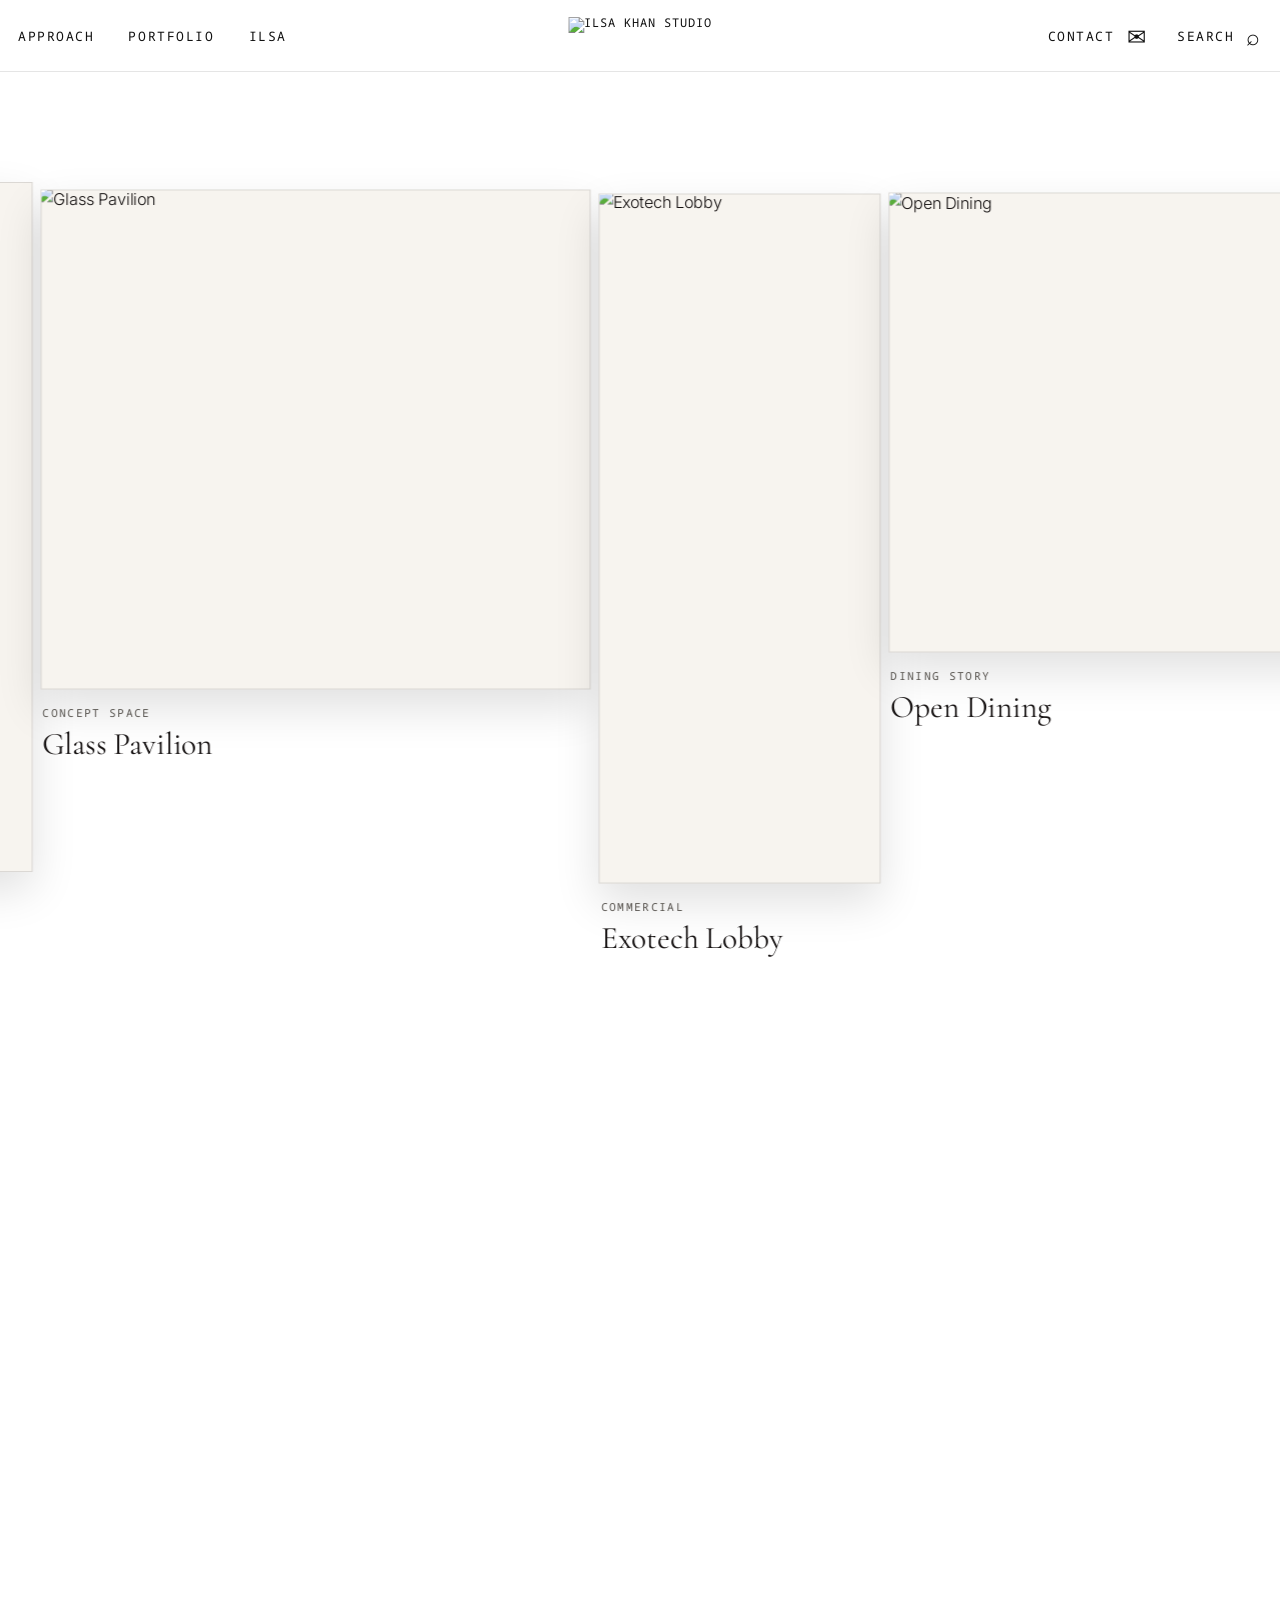
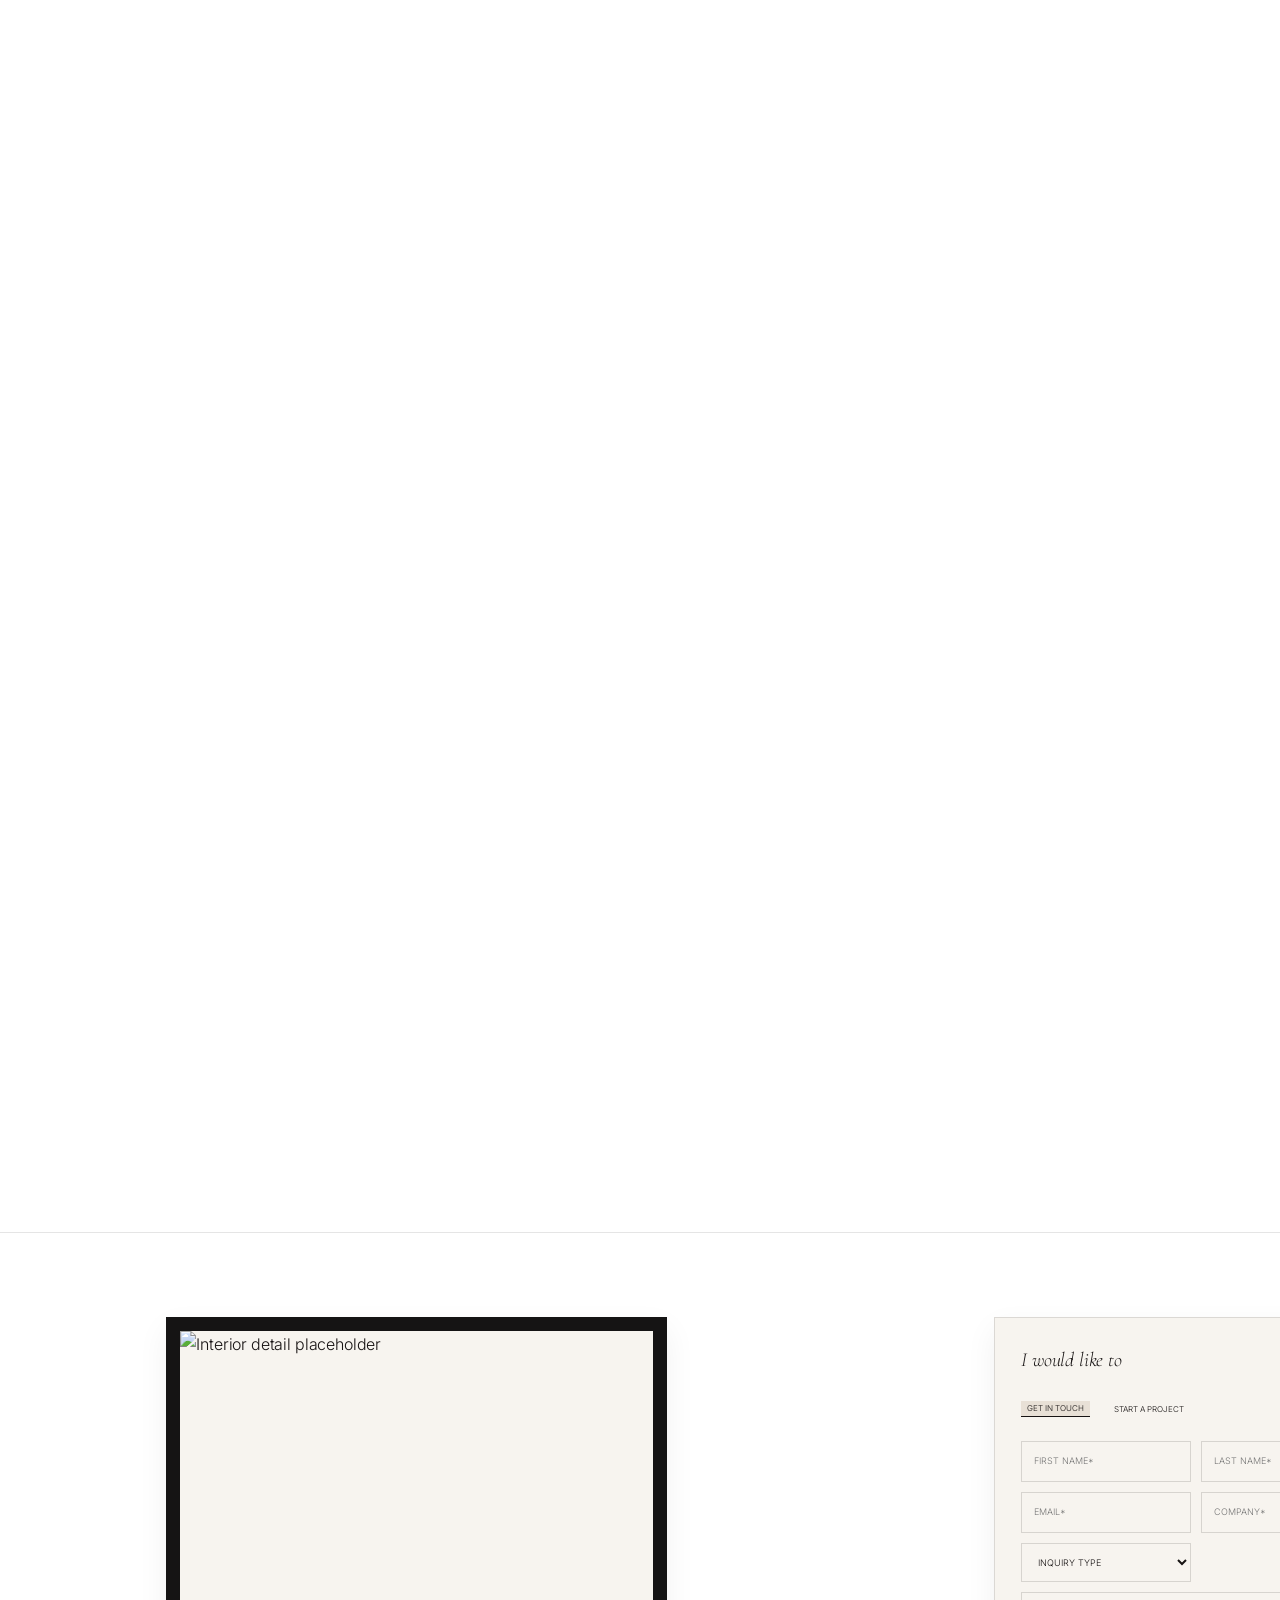
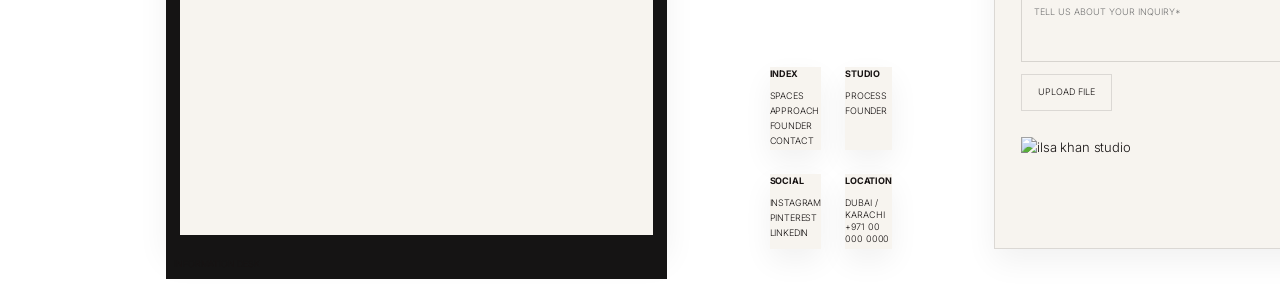
==== index.html @ 6cccac9f "Add files via upload" ====
<!DOCTYPE html>

<html lang="en">
<head>
<meta charset="utf-8"/>
<meta content="width=device-width, initial-scale=1" name="viewport"/>
<title>Home — Ilsa Khan Studio</title>
<meta content="Luxury editorial design portfolio website for Ilsa Khan Studio." name="description"/>
<link href="assets/favicon.svg" rel="icon" type="image/svg+xml"/>
<link href="https://fonts.googleapis.com" rel="preconnect"/>
<link crossorigin="" href="https://fonts.gstatic.com" rel="preconnect"/>
<link href="https://fonts.googleapis.com/css2?family=Cormorant+Garamond:ital,wght@0,400;0,500;1,400;1,500&amp;family=Inter:wght@300;400;500;600&amp;family=Noto+Sans+Mono:wght@400&amp;display=swap" rel="stylesheet"/>
<link href="styles.css" rel="stylesheet"/>
</head>
<body class="home">
<header class="site-header" data-header="">
<nav aria-label="Primary left navigation" class="nav-left">
<div class="nav-item has-mega">
<a href="approach.html">Approach</a>
<div aria-label="Approach sections" class="mega-menu">
<div class="mega-inner">
<div class="mega-links">
<a href="approach.html#methodology">Methodology</a>
<a href="approach.html#approach-spaces">Spaces</a>

</div>
<div class="mega-cards">
<a class="mega-card" href="approach.html#methodology"><img alt="Methodology" src="assets/approach-custom-01.png"/><span>Methodology</span></a>
<a class="mega-card" href="approach.html#approach-spaces"><img alt="Spaces" src="assets/approach-custom-02.png"/><span>Spaces</span></a>

</div>
</div>
</div>
</div>
<div class="nav-item has-mega">
<a href="spaces.html">Portfolio</a>
<div aria-label="Portfolio sections" class="mega-menu">
<div class="mega-inner compact">
<div class="mega-links">
<a href="spaces.html#portfolio-spaces">Spaces</a>
</div>
<div class="mega-cards">
<a class="mega-card" href="project-palm-residence.html"><img alt="Palm Residence" src="assets/interior-01.png"/><span>Palm Residence</span></a>
<a class="mega-card" href="project-palm-residence.html"><img alt="The Amber House" src="assets/interior-03.png"/><span>The Amber House</span></a>
<a class="mega-card" href="project-palm-residence.html"><img alt="The Olive Suite" src="assets/interior-05.png"/><span>The Olive Suite</span></a>
</div>
</div>
</div>
</div>
<div class="nav-item has-mega">
<a href="story.html">Ilsa</a>
<div aria-label="Story sections" class="mega-menu">
<div class="mega-inner story-mega">
<div class="mega-links">
<a href="story.html#founder">Founder</a>
<a href="story.html#founder-note">Founder Note</a>
</div>
<div class="mega-cards">
<a class="mega-card" href="story.html#founder"><img alt="Founder" src="assets/ilsa-founder-feature.png"/><span>Founder</span></a>
<a class="mega-card" href="story.html#founder-note"><img alt="Founder Note" src="assets/interior-01.png"/><span>Founder Note</span></a>
<a class="mega-card" href="approach.html"><img alt="Approach" src="assets/interior-20.png"/><span>Approach</span></a>
</div>
</div>
</div>
</div></nav>
<a aria-label="Ilsa Khan Studio home" class="brand" href="index.html"><img alt="Ilsa Khan Studio" src="assets/ilsa-khan-header-only-black.png"/><span class="sr-only">Ilsa Khan Studio</span></a>
<nav aria-label="Primary right navigation" class="nav-right">
<a class="contact-link" href="contact.html">Contact <span aria-hidden="true" class="header-inline-icon">✉</span></a>
<button aria-label="Search" class="search-btn" data-search-open="" type="button">Search <span aria-hidden="true" class="header-inline-icon">⌕</span></button>
</nav>
<button aria-label="Open menu" class="menu-btn" data-menu="" type="button">Menu</button>
</header>
<div class="mobile-drawer" data-drawer="">
<div class="mobile-section">
<button class="mobile-accordion" type="button">Approach</button>
<div class="mobile-panel"><a href="approach.html#methodology">Methodology</a><a href="approach.html#approach-spaces">Spaces</a></div>
</div>
<div class="mobile-section">
<button class="mobile-accordion" type="button">Portfolio</button>
<div class="mobile-panel"><a href="spaces.html#portfolio-spaces">Spaces</a></div>
</div>
<div class="mobile-section">
<button class="mobile-accordion" type="button">Ilsa</button>
<div class="mobile-panel"><a href="story.html#founder">Founder</a><a href="story.html#founder-note">Founder Note</a></div>
</div>
<a href="contact.html">Contact</a>
</div>
<div class="search-overlay" data-search-overlay="">
<button class="search-close" data-search-close="" type="button">Close</button>
<label for="site-search">Search Ilsa Khan Studio</label>
<input id="site-search" placeholder="Type to search…" type="search"/>
</div>
<main>
<section aria-label="Scroll-triggered portfolio gallery" class="home-scroll-gallery" data-scroll-gallery="">
<div class="home-scroll-sticky">
<div class="scroll-gallery-track" data-scroll-track=""><div class="home-card-block"><a aria-label="Open featured project Palm Residence" class="scroll-project-card tall" href="project-palm-residence.html">
<img alt="Palm Residence" src="assets/home-gallery-01.png"/>
<span class="scroll-project-meta">
<span class="scroll-project-kicker">Residential</span>
<span class="scroll-project-title">Palm Residence</span>
</span>
</a><div class="home-card-caption"><span class="home-card-kicker">Residential</span><h3 class="home-card-title">Palm Residence</h3></div></div><div class="home-card-block"><a aria-label="Open featured project Glass Pavilion" class="scroll-project-card wide" href="project-palm-residence.html">
<img alt="Glass Pavilion" src="assets/home-gallery-02.png"/>
<span class="scroll-project-meta">
<span class="scroll-project-kicker">Concept Space</span>
<span class="scroll-project-title">Glass Pavilion</span>
</span>
</a><div class="home-card-caption"><span class="home-card-kicker">Concept Space</span><h3 class="home-card-title">Glass Pavilion</h3></div></div><div class="home-card-block"><a aria-label="Open featured project Exotech Lobby" class="scroll-project-card slim" href="project-palm-residence.html">
<img alt="Exotech Lobby" src="assets/home-gallery-03.png"/>
<span class="scroll-project-meta">
<span class="scroll-project-kicker">Commercial</span>
<span class="scroll-project-title">Exotech Lobby</span>
</span>
</a><div class="home-card-caption"><span class="home-card-kicker">Commercial</span><h3 class="home-card-title">Exotech Lobby</h3></div></div><div class="home-card-block"><a aria-label="Open featured project Open Dining" class="scroll-project-card landscape" href="project-palm-residence.html">
<img alt="Open Dining" src="assets/home-gallery-04.png"/>
<span class="scroll-project-meta">
<span class="scroll-project-kicker">Dining Story</span>
<span class="scroll-project-title">Open Dining</span>
</span>
</a><div class="home-card-caption"><span class="home-card-kicker">Dining Story</span><h3 class="home-card-title">Open Dining</h3></div></div><div class="home-card-block"><a aria-label="Open featured project Terracotta Study" class="scroll-project-card medium" href="project-palm-residence.html">
<img alt="Terracotta Study" src="assets/home-gallery-05.png"/>
<span class="scroll-project-meta">
<span class="scroll-project-kicker">Moodboard</span>
<span class="scroll-project-title">Terracotta Study</span>
</span>
</a><div class="home-card-caption"><span class="home-card-kicker">Moodboard</span><h3 class="home-card-title">Terracotta Study</h3></div></div></div>
</div>
</section>
</main>
<footer class="footer reveal home-footer">
<div class="info-desk">
<img alt="Interior detail placeholder" src="assets/interior-16.png"/>
<span>Information Desk</span>
<div class="footer-logo"><img alt="Ilsa Khan Studio" src="assets/ilsa-khan-studio-logo.png"/></div>
</div>
<div class="footer-links">
<div><h4>Index</h4><a href="spaces.html">Spaces</a><a href="approach.html">Approach</a><a href="story.html">Founder</a><a href="contact.html">Contact</a></div>
<div><h4>Studio</h4><a href="approach.html">Process</a><a href="story.html">Founder</a></div>
<div><h4>Social</h4><a href="#">Instagram</a><a href="#">Pinterest</a><a href="#">LinkedIn</a></div>
<div><h4>Location</h4><p>Dubai / Karachi<br/>+971 00 000 0000</p></div>
</div>
<form class="contact-card" id="mini-contact-home">
<div class="form-top"><em>I would like to</em><span>NY 10:35 AM</span></div>
<div class="tabs"><button class="active" type="button">Get in touch</button><button type="button">Start a project</button></div>
<div class="form-grid"><input placeholder="First Name*"/><input placeholder="Last Name*"/><input placeholder="Email*"/><input placeholder="Company*"/><select><option>Inquiry Type</option><option>Residential</option><option>Hospitality</option><option>Styling</option></select><textarea placeholder="Tell us about your inquiry*"></textarea></div>
<div class="form-actions"><button class="upload" type="button">Upload File</button><button type="submit">Submit</button></div>
<div class="card-brand"><img alt="Ilsa Khan Studio" src="assets/ilsa-khan-studio-logo.png"/></div>
</form>
</footer>

<script src="script.js"></script>
</body>
</html>
---- styles.css ----
:root{
  --black:#401117; --near:#10100f; --brown:#241f1a; --footer:#4b3528; --blue:#10232d;
  --text:#f2efe8; --muted:#a49b90; --line:rgba(255,255,255,.14); --gold:#b88755;
  --serif:"Cormorant Garamond", Georgia, serif; --sans:"Inter", "Satoshi", Arial, sans-serif; --mono:"Noto Sans Mono", monospace;
}
*{box-sizing:border-box} html{scroll-behavior:smooth} body{margin:0;background:var(--black);color:var(--text);font-family:var(--sans);font-size:14px;line-height:1.45;overflow-x:hidden} a{color:inherit;text-decoration:none} img{display:block;width:100%;height:100%;object-fit:cover} button,input,textarea,select{font:inherit;color:inherit} button{background:transparent;border:0;cursor:pointer} ::selection{background:var(--gold);color:var(--black)}
.site-header{position:fixed;z-index:50;top:0;left:0;right:0;height:30px;display:grid;grid-template-columns:1fr auto 1fr;align-items:center;padding:0 10px;background:rgba(9,9,8,.72);backdrop-filter:blur(16px);border-bottom:1px solid rgba(255,255,255,.03);font-size:9px;text-transform:uppercase;letter-spacing:.08em}.site-header a,.site-header button{opacity:.9;transition:.25s}.site-header a:hover,.site-header button:hover{opacity:1;color:var(--gold)}.nav-left,.nav-right{display:flex;gap:32px;align-items:center}.nav-right{justify-content:flex-end}.brand{font-size:11px;text-transform:lowercase;letter-spacing:.03em;color:rgba(242,239,232,.54)}.menu-btn{display:none}.mobile-drawer{display:none}
main{min-height:100vh}.reveal{opacity:0;transform:translateY(28px);transition:opacity 900ms ease, transform 900ms ease}.reveal.in-view{opacity:1;transform:translateY(0)}
.home-hero{height:86vh;min-height:650px;display:grid;grid-template-columns:1fr 1.45fr .8fr;grid-template-rows:56% 44%;padding-top:30px;background:#0c0c0b}.hero-panel{overflow:hidden}.hero-panel img{transform:scale(1.04);filter:saturate(.84) contrast(1.05)}.hero-left{grid-column:1;grid-row:1}.hero-center{grid-column:2;grid-row:1}.hero-right{grid-column:3;grid-row:1}.hero-copy{grid-column:1/4;grid-row:2;align-self:center;margin-left:15%;max-width:560px}.hero-copy h1{font-family:var(--serif);font-weight:400;font-size:92px;line-height:.82;margin:0 0 26px;text-transform:uppercase}.hero-copy h1 em{font-style:normal}.hero-copy p{font-family:var(--serif);font-style:italic;font-size:30px;margin:0 0 24px}.hero-links{display:flex;gap:28px;text-transform:uppercase;font-size:10px;letter-spacing:.1em}.hero-links a{border-bottom:1px solid var(--line);padding-bottom:6px}.intro-grid{display:grid;grid-template-columns:1fr 1fr;gap:16vw;padding:115px 15%;background:var(--brown)}.intro-grid h2{font-family:var(--serif);font-weight:400;font-size:46px;line-height:.95;margin:0}.intro-grid p:last-child{max-width:520px;color:var(--muted)}.eyebrow,.tiny-label{font-size:9px;text-transform:uppercase;letter-spacing:.12em;color:var(--muted)}.selected{padding:70px 10px 85px;background:var(--black)}.section-line{display:flex;align-items:end;justify-content:space-between;margin-bottom:28px;border-bottom:1px solid var(--line);padding-bottom:12px}.section-line h2,.related h2{font-family:var(--serif);font-size:32px;font-weight:400;text-transform:uppercase;margin:0}.section-line h2 em,.related h2 em{font-style:italic}.section-line a{font-size:10px;text-transform:uppercase}.selected-row,.related-row{display:grid;grid-template-columns:repeat(5,1fr);gap:12px}.selected-row a,.related-row a{display:block;font-size:11px}.selected-row img,.related-row img{aspect-ratio:1.25/1;margin-bottom:8px;transition:.8s}.selected-row a:hover img,.related-row a:hover img{transform:scale(.985);filter:brightness(1.08)}.quote-panel{min-height:46vh;background:var(--footer);display:grid;place-items:center;text-align:center;padding:80px 20px}.quote-panel p{font-family:var(--serif);font-style:italic;font-size:34px;line-height:1.05;max-width:800px;margin:0}
.page-title{padding:100px 10px 170px;background:var(--black)}.page-title h1,.editorial-page h1,.contact-page h1{font-family:var(--serif);font-weight:400;text-transform:uppercase;font-size:92px;line-height:.9;margin:0}.filter-bar{display:grid;grid-template-columns:1.1fr repeat(4,1fr);gap:28px;border-bottom:1px solid var(--line);padding:0 10px 42px;color:var(--muted);font-size:9px;text-transform:uppercase;letter-spacing:.1em}.filter-bar div{display:flex;gap:16px}.filter-bar button.active{color:var(--text);border-bottom:1px solid var(--text)}.filter-bar label{display:flex;justify-content:space-between;align-items:center;border-bottom:1px solid rgba(255,255,255,.08);padding-bottom:8px}.filter-bar select{background:transparent;border:0;color:var(--muted);font-size:9px;width:18px}.project-grid{display:grid;grid-template-columns:repeat(4,1fr);gap:14px;padding:52px 10px 42px}.project-card{display:block;min-width:0}.project-card .image-wrap{aspect-ratio:1/1.13;overflow:hidden;background:#181614}.project-card:nth-child(4n+2) .image-wrap{aspect-ratio:1.1/1}.project-card:nth-child(5n+3) .image-wrap{aspect-ratio:.85/1}.project-card img{transition:transform 1.1s ease,filter 1.1s ease}.project-card:hover img{transform:scale(1.055);filter:brightness(.72) saturate(.9)}.project-card span{display:block;margin-top:8px;font-weight:600;font-size:11px}.project-card small{display:block;margin-top:2px;color:var(--muted);font-size:9px}.load-more{text-align:center;padding:25px 0 95px}.load-more button{font-size:10px;text-transform:uppercase;letter-spacing:.1em;border-bottom:1px solid var(--line);padding-bottom:8px}
.detail-hero{padding-top:30px;display:grid;grid-template-columns:1fr 1.35fr .8fr;height:42vw;min-height:430px;max-height:620px}.detail-hero img{filter:saturate(.82)}.project-intro{display:grid;grid-template-columns:1fr .82fr;gap:12vw;padding:96px 15% 110px;background:#0d0d0c}.project-intro h1{font-family:var(--serif);font-size:70px;font-weight:400;line-height:.84;text-transform:uppercase;margin:0 0 26px}.project-intro h3{font-family:var(--serif);font-style:italic;font-weight:400;font-size:28px;margin:62px 0 0}.tags{font-size:9px;text-transform:uppercase;letter-spacing:.12em;color:var(--muted)}.details-table h4{font-size:9px;text-transform:uppercase;color:var(--muted);letter-spacing:.12em;margin:0}.details-table p{display:grid;grid-template-columns:1fr 1fr;margin:0;border-top:1px solid var(--line);padding:8px 0;font-size:9px;text-transform:uppercase;letter-spacing:.08em}.details-table span{color:var(--muted)}.details-table b{text-align:right;font-weight:500}.story-band{display:grid;grid-template-columns:1.1fr .9fr .6fr;gap:36px;align-items:center;padding:120px 9%;background:var(--brown)}.story-band>img{aspect-ratio:1.08/1}.story-band h2{font-family:var(--serif);font-size:44px;line-height:.9;text-transform:uppercase;font-weight:400}.story-band p{color:var(--muted);max-width:420px}.mini-collage{display:grid;grid-template-columns:1fr 1fr;gap:12px}.mini-collage img{aspect-ratio:1/1}.mini-collage img:first-child{grid-column:1/3}.split-quote{display:grid;grid-template-columns:1fr 1fr;min-height:620px}.split-quote img{min-height:620px}.split-quote div{background:var(--footer);display:grid;place-items:center;padding:80px}.split-quote p{font-family:var(--serif);font-style:italic;font-size:30px;line-height:1.05;text-align:center;max-width:650px}.related{padding:38px 10px 54px;background:var(--blue)}.related h2{margin-bottom:28px}
.newsletter{padding:26px 80px;background:#181611;border-top:1px solid rgba(255,255,255,.05)}.newsletter form{display:grid;grid-template-columns:1fr auto;gap:40px;margin-top:48px}.newsletter input{background:transparent;border:0;border-left:1px solid var(--line);padding:0 0 0 12px;font-family:var(--serif);font-style:italic;font-size:20px}.newsletter button{font-size:9px;text-transform:uppercase;letter-spacing:.08em}.footer{display:grid;grid-template-columns:.52fr .8fr 1fr;gap:8vw;padding:95px 13% 80px;background:radial-gradient(circle at 50% 10%,rgba(184,135,85,.18),transparent 34%),var(--footer)}.info-desk img{aspect-ratio:1/1;border:14px solid #151414}.info-desk span{display:block;background:#151414;padding:8px;text-transform:uppercase;font-size:9px}.footer-links{display:grid;grid-template-columns:1fr 1fr;gap:24px;align-self:end}.footer-links h4{font-size:9px;text-transform:uppercase;color:var(--muted);margin:0 0 8px}.footer-links a,.footer-links p{display:block;font-size:9px;text-transform:uppercase;line-height:1.35;margin:0 0 3px}.contact-card,.large-contact{background:#0a0a09;border:1px solid rgba(255,255,255,.08);padding:26px;box-shadow:0 30px 90px rgba(0,0,0,.22)}.form-top{display:flex;justify-content:space-between;align-items:center;font-size:9px;text-transform:uppercase}.form-top em{font-family:var(--serif);font-size:20px;text-transform:none}.tabs{display:flex;gap:18px;margin:24px 0}.tabs button{font-size:8px;text-transform:uppercase;color:var(--muted)}.tabs .active{color:var(--text);border-bottom:1px solid var(--text)}.form-grid{display:grid;grid-template-columns:1fr 1fr;gap:10px}.form-grid input,.form-grid textarea,.form-grid select,.large-contact input,.large-contact textarea,.large-contact select{background:#0d0d0c;border:1px solid rgba(255,255,255,.08);padding:12px;font-size:9px;text-transform:uppercase;outline:0}.form-grid textarea{grid-column:1/3;min-height:70px;resize:vertical}.form-actions{display:flex;justify-content:space-between;margin-top:12px}.form-actions button,.large-contact button{background:#f2efe8;color:#0b0b0a;font-size:9px;text-transform:uppercase;padding:10px 16px}.form-actions .upload{background:transparent;color:var(--text);border:1px solid var(--line)}.card-brand{margin-top:38px;font-size:13px;text-transform:lowercase}.float-dot{position:fixed;right:12px;bottom:14px;z-index:45;width:19px;height:19px;border-radius:50%;background:#1b1230;color:#fff;font-size:10px;display:grid;place-items:center;border:1px solid rgba(255,255,255,.22)}
.editorial-page{padding:100px 15% 120px;min-height:54vh}.editorial-page h2{font-family:var(--serif);font-weight:400;font-size:34px;line-height:1;margin-top:52px;max-width:620px}.editorial-page p{color:var(--muted)}.approach-block{display:grid;grid-template-columns:1fr 1fr;gap:10vw;padding:85px 15%;align-items:center;border-top:1px solid var(--line);background:var(--brown)}.approach-block.reverse{background:var(--black)}.approach-block.reverse img{order:2}.approach-block img{aspect-ratio:1.15/1}.approach-block span{font-size:9px;color:var(--gold)}.approach-block h2,.studio-split h2,.services h2,.done h2{font-family:var(--serif);font-size:46px;font-weight:400;line-height:.96;margin:12px 0 20px}.approach-block p,.studio-split p,.case p{color:var(--muted);max-width:520px}.studio-split{display:grid;grid-template-columns:1.15fr .85fr;gap:9vw;align-items:center;padding:80px 15% 120px;background:var(--brown)}.studio-split img{aspect-ratio:1.1/1}.services{padding:90px 15%;background:var(--black)}.service-grid{display:grid;grid-template-columns:repeat(3,1fr);border-top:1px solid var(--line);border-left:1px solid var(--line)}.service-grid span{padding:26px;border-right:1px solid var(--line);border-bottom:1px solid var(--line);text-transform:uppercase;font-size:11px}.affiliate-top{padding-bottom:60px}.affiliate-intro{display:grid;grid-template-columns:1.35fr 1fr .5fr;gap:40px;align-items:center;padding:55px 9% 105px;background:var(--brown)}.affiliate-intro>img{aspect-ratio:1.12/1;filter:grayscale(1)}.affiliate-intro h2{font-family:var(--serif);font-size:40px;line-height:.95;text-transform:uppercase;font-weight:400}.affiliate-intro p{color:var(--muted);max-width:490px}.stacked{display:grid;gap:28px}.stacked img{aspect-ratio:1.2/1}.done{padding:70px 10px 100px}.done>h2{font-size:60px;text-transform:uppercase;margin-bottom:70px}.done article{border-top:1px solid var(--line);padding:22px 0 70px}.done h3{font-size:20px;text-transform:uppercase;font-weight:400}.case{display:grid;grid-template-columns:1.4fr 1fr;gap:70px}.overlap{display:grid;grid-template-columns:repeat(4,1fr);grid-template-rows:repeat(2,220px);align-items:end}.overlap img:nth-child(1){grid-column:1/3;grid-row:1/3}.overlap img:nth-child(2){grid-column:3/5;grid-row:1/3}.overlap img:nth-child(3){grid-column:4/5;grid-row:2/3;transform:translateX(-30%);box-shadow:0 18px 60px rgba(0,0,0,.4)}.contact-page{padding:150px 15% 110px;background:var(--brown);min-height:100vh}.contact-page h1{font-size:82px}.contact-page>p{font-family:var(--serif);font-style:italic;font-size:28px}.large-contact{display:grid;grid-template-columns:1fr 1fr;gap:12px;max-width:980px;margin-top:50px}.large-contact textarea{grid-column:1/3;min-height:140px}.large-contact button{grid-column:2;justify-self:end}.contact-meta{display:flex;gap:36px;margin-top:50px;color:var(--muted);font-size:10px;text-transform:uppercase}
@media (max-width: 980px){.site-header{grid-template-columns:1fr auto;height:42px}.nav-left,.nav-right{display:none}.brand{justify-self:start}.menu-btn{display:block;justify-self:end}.mobile-drawer{position:fixed;top:42px;left:0;right:0;z-index:49;background:#080807;display:grid;gap:16px;padding:24px;transform:translateY(-120%);transition:.35s}.mobile-drawer.open{transform:translateY(0)}.mobile-drawer a{text-transform:uppercase;font-size:11px}.home-hero,.detail-hero{grid-template-columns:1fr;height:auto;min-height:0}.hero-panel,.hero-copy,.detail-hero img{grid-column:auto!important;grid-row:auto!important}.hero-panel{height:34vh}.hero-copy{margin:60px 28px 80px}.hero-copy h1{font-size:62px}.intro-grid,.project-intro,.story-band,.split-quote,.footer,.approach-block,.studio-split,.affiliate-intro,.case{grid-template-columns:1fr}.project-grid{grid-template-columns:repeat(2,1fr)}.selected-row,.related-row{display:flex;overflow:auto}.selected-row a,.related-row a{min-width:230px}.filter-bar{grid-template-columns:1fr 1fr}.page-title{padding-bottom:80px}.project-intro,.intro-grid,.approach-block,.studio-split,.services,.editorial-page,.contact-page{padding-left:28px;padding-right:28px}.footer{padding-left:28px;padding-right:28px}.approach-block.reverse img{order:0}.service-grid{grid-template-columns:1fr}.overlap{grid-template-rows:repeat(2,160px)}.large-contact{grid-template-columns:1fr}.large-contact textarea,.large-contact button{grid-column:auto}.contact-meta{display:grid}.split-quote img{min-height:380px}.newsletter{padding-left:28px;padding-right:28px}}
@media (max-width: 620px){.hero-copy h1,.page-title h1,.editorial-page h1,.contact-page h1{font-size:52px}.project-grid{grid-template-columns:1fr}.filter-bar{grid-template-columns:1fr}.project-intro h1{font-size:48px}.story-band,.affiliate-intro{padding-left:20px;padding-right:20px}.newsletter form{grid-template-columns:1fr}.form-grid{grid-template-columns:1fr}.form-grid textarea{grid-column:auto}.footer-links{grid-template-columns:1fr}.quote-panel p,.split-quote p{font-size:25px}}


/* Added brand/logo updates and section directories */
.sr-only{position:absolute;width:1px;height:1px;padding:0;margin:-1px;overflow:hidden;clip:rect(0,0,0,0);white-space:nowrap;border:0}
.brand{display:flex;align-items:center;justify-content:center;min-width:180px}
.brand img{width:auto;height:24px;max-width:190px;display:block;object-fit:contain}
.logo-lockup{width:min(300px,60vw);margin-bottom:24px;border:1px solid rgba(255,255,255,.08);padding:10px;background:rgba(255,255,255,.02)}
.card-brand img{width:auto;height:38px;max-width:190px;display:block;object-fit:contain}
.card-brand{margin-top:38px;display:flex;align-items:center}
.section-directory{display:grid;grid-template-columns:.62fr 1.38fr;gap:7vw;padding:34px 10% 80px;background:linear-gradient(180deg, rgba(255,255,255,.02), rgba(255,255,255,0));border-top:1px solid var(--line)}
.jump-list{display:grid;align-content:start;gap:10px;max-width:240px}
.jump-list a,.jump-list span{font-size:11px;text-transform:uppercase;letter-spacing:.1em;color:var(--text);opacity:.92}
.jump-list a:hover{color:var(--gold)}
.jump-list .tiny-label{margin-bottom:12px}
.preview-strip{display:grid;grid-template-columns:repeat(3,1fr);gap:14px;align-items:end}
.preview-card img{aspect-ratio:.86/1}
.preview-card span,.product-card span,.team-card span,.culture-card span,.timeline-card span{display:block;margin-top:10px;font-size:10px;text-transform:uppercase;letter-spacing:.08em}
.preview-card small,.product-card small,.team-card small,.culture-card small,.timeline-card small{display:block;color:var(--muted);font-size:9px;letter-spacing:.08em;text-transform:uppercase;margin-top:4px}
.method-grid,.team-grid,.culture-grid,.product-gallery-grid,.timeline-grid{display:grid;gap:18px;padding:0 10% 90px}
.method-grid{grid-template-columns:repeat(2,1fr)}
.method-card,.team-card,.culture-card,.product-card,.timeline-card{background:#0d0d0c;border:1px solid var(--line);padding:28px}
.method-card h3,.team-card h3,.culture-card h3,.product-card h3,.timeline-card h3{font-family:var(--serif);font-weight:400;font-size:30px;line-height:.95;margin:0 0 12px;text-transform:uppercase}
.method-card p,.team-card p,.culture-card p,.product-card p,.timeline-card p{color:var(--muted);max-width:520px;margin:0}
.portfolio-intro{padding:0 10% 36px}
.portfolio-intro h2{font-family:var(--serif);font-style:italic;font-weight:400;font-size:30px;max-width:640px;margin:0}
.portfolio-stage{padding:0 10% 40px}
.product-gallery{padding:40px 10% 110px;background:var(--brown);border-top:1px solid var(--line)}
.product-gallery h2,.team-section h2,.founder-note h2,.timeline-section h2,.culture-section h2{font-family:var(--serif);font-size:54px;font-weight:400;line-height:.95;margin:0 0 18px;text-transform:uppercase}
.product-gallery > p,.team-section > p,.founder-note > p,.timeline-section > p,.culture-section > p{max-width:620px;color:var(--muted);margin:0 0 36px}
.product-gallery-grid{grid-template-columns:repeat(3,1fr);padding:0}
.product-card img{aspect-ratio:1/1;margin-bottom:18px}
.story-directory{padding-bottom:60px}
.team-section,.founder-note,.timeline-section,.culture-section{padding:0 10% 96px}
.team-grid{grid-template-columns:repeat(3,1fr);padding:0}
.team-card img,.culture-card img{aspect-ratio:1/1;margin-bottom:18px}
.founder-split{display:grid;grid-template-columns:1.1fr .9fr;gap:7vw;align-items:center}
.founder-split img{aspect-ratio:1/1.08}
.timeline-grid{grid-template-columns:repeat(4,1fr);padding:0}
.timeline-card{min-height:260px}
.culture-grid{grid-template-columns:repeat(3,1fr);padding:0}
.portfolio-directory .preview-card img{aspect-ratio:1/1}
@media (max-width:980px){
  .brand{justify-content:flex-start;min-width:140px}
  .brand img{height:22px;max-width:150px}
  .section-directory,.founder-split{grid-template-columns:1fr}
  .preview-strip,.method-grid,.team-grid,.product-gallery-grid,.timeline-grid,.culture-grid{grid-template-columns:1fr 1fr}
  .section-directory,.portfolio-intro,.portfolio-stage,.product-gallery,.team-section,.founder-note,.timeline-section,.culture-section,.method-grid{padding-left:28px;padding-right:28px}
}
@media (max-width:620px){
  .logo-lockup{width:220px}
  .preview-strip,.method-grid,.team-grid,.product-gallery-grid,.timeline-grid,.culture-grid{grid-template-columns:1fr}
  .product-gallery h2,.team-section h2,.founder-note h2,.timeline-section h2,.culture-section h2{font-size:42px}
}


/* Full-width luxury mega menu section bars */
.site-header{height:56px;grid-template-columns:1fr auto 1fr;padding:0 clamp(18px,17.5vw,340px);background:#0b0b0a;border-bottom:1px solid rgba(255,255,255,.06);font-size:12px;letter-spacing:.22em;z-index:100;overflow:visible;text-transform:uppercase}
.nav-left,.nav-right{gap:34px;height:100%;align-items:center}.nav-right{justify-content:flex-end}.nav-item{height:100%;display:flex;align-items:center}.site-header a,.site-header button{font-weight:500;line-height:1;color:#f2efe8}.site-header a:hover,.site-header button:hover,.nav-item:hover>a,.nav-item:focus-within>a{color:#fff;opacity:1}.brand{position:absolute;left:50%;top:50%;transform:translate(-50%,-50%);min-width:auto;display:flex;align-items:center;justify-content:center;padding:4px 0}.brand img{height:30px;width:auto;max-width:230px;object-fit:contain;filter:none}.contact-link{position:relative}.contact-link:after{content:'Start a project';position:absolute;left:0;top:28px;white-space:nowrap;color:var(--muted);font-size:8px;letter-spacing:.14em;opacity:0;transform:translateY(-4px);transition:.25s}.contact-link:hover:after{opacity:1;transform:translateY(0)}
.mega-menu{position:fixed;left:0;right:0;top:56px;height:282px;background:#0b0b0a;border-top:1px solid rgba(255,255,255,.035);border-bottom:1px solid rgba(255,255,255,.075);opacity:0;visibility:hidden;pointer-events:none;transform:translateY(-8px);transition:opacity .32s ease, transform .32s ease, visibility .32s ease;z-index:90;text-transform:none;letter-spacing:normal;box-shadow:0 30px 80px rgba(0,0,0,.22)}
.nav-item:hover .mega-menu,.nav-item:focus-within .mega-menu{opacity:1;visibility:visible;pointer-events:auto;transform:translateY(0)}
.mega-inner{width:min(1280px,72vw);height:100%;margin:0 auto;display:grid;grid-template-columns:210px 1fr;gap:64px;align-items:start;padding-top:68px}.mega-links{display:grid;gap:18px;align-content:start}.mega-links a{font-size:15px;line-height:1.16;text-transform:none;letter-spacing:.055em;color:#f2efe8;opacity:.9;transform:translateY(4px);transition:color .25s ease, opacity .25s ease, transform .25s ease}.mega-links a:hover{color:#b88755;opacity:1;transform:translateX(5px)}.mega-cards{display:grid;grid-template-columns:repeat(3,180px);gap:16px;align-items:start}.mega-card{display:block;opacity:.86;transform:translateY(12px);transition:opacity .28s ease, transform .32s ease}.nav-item:hover .mega-card:nth-child(1){transition-delay:.04s}.nav-item:hover .mega-card:nth-child(2){transition-delay:.09s}.nav-item:hover .mega-card:nth-child(3){transition-delay:.14s}.nav-item:hover .mega-card{opacity:1;transform:translateY(0)}.mega-card img{height:190px;aspect-ratio:.72/1;object-fit:cover;background:linear-gradient(135deg,#5a4c3d,#3c231b 54%,#31251f);filter:saturate(.86) contrast(.97);transition:transform .35s ease, filter .35s ease}.mega-card:hover img{transform:scale(1.035);filter:saturate(1) contrast(1.05)}.mega-card span{display:block;margin-top:14px;color:#8e877f;font-size:12px;letter-spacing:.18em;text-transform:uppercase}.mega-card:hover span{color:#f2efe8}.mega-inner.compact{grid-template-columns:170px 1fr}.story-mega,.affiliate-mega{width:min(1220px,68vw)}
.search-overlay{position:fixed;inset:0;z-index:200;background:rgba(8,8,7,.96);display:grid;place-content:center;padding:40px;opacity:0;visibility:hidden;pointer-events:none;transition:.3s}.search-overlay.open{opacity:1;visibility:visible;pointer-events:auto}.search-overlay label{font-family:var(--serif);font-style:italic;font-size:34px;margin-bottom:20px;color:#f2efe8}.search-overlay input{width:min(760px,84vw);background:transparent;border:0;border-bottom:1px solid var(--line);padding:18px 0;font-family:var(--serif);font-size:44px;outline:0;text-transform:none}.search-close{position:absolute;right:32px;top:28px;font-size:10px;text-transform:uppercase;letter-spacing:.18em;color:#f2efe8}
@media (max-width:1280px){.site-header{padding:0 44px}.mega-inner{width:min(1060px,88vw)}.story-mega,.affiliate-mega{width:min(1060px,88vw)}}
@media (max-width:980px){.site-header{height:56px;grid-template-columns:1fr auto;padding:0 18px}.nav-left,.nav-right{display:none}.brand{position:static;transform:none;justify-self:start}.brand img{height:30px;max-width:180px}.menu-btn{display:block;justify-self:end;font-size:10px;letter-spacing:.18em}.mobile-drawer{position:fixed;top:56px;left:0;right:0;bottom:0;z-index:99;background:#080807;display:block;padding:28px 22px 80px;overflow:auto;transform:translateY(-120%);transition:.35s;border-top:1px solid var(--line)}.mobile-drawer.open{transform:translateY(0)}.mobile-drawer>a,.mobile-accordion{width:100%;display:flex;justify-content:space-between;align-items:center;padding:16px 0;border-bottom:1px solid rgba(255,255,255,.08);font-size:18px;letter-spacing:.08em;text-transform:uppercase;color:#f2efe8}.mobile-accordion:after{content:'+';color:var(--muted)}.mobile-section.open .mobile-accordion:after{content:'−'}.mobile-panel{display:grid;gap:12px;max-height:0;overflow:hidden;transition:max-height .32s ease}.mobile-section.open .mobile-panel{max-height:420px;padding:14px 0 20px}.mobile-panel a{font-size:13px;text-transform:uppercase;letter-spacing:.12em;color:var(--muted);padding:2px 0}.mega-menu{display:none}.search-overlay input{font-size:32px}}


/* Final fixes: centered navbar brand + remove below-page section bars */
.site-header{
  display:grid;
  grid-template-columns:minmax(260px,1fr) auto minmax(260px,1fr) !important;
  align-items:center;
  padding:0 clamp(22px,7vw,150px) !important;
  overflow:visible;
}
.nav-left{justify-content:flex-start !important;}
.nav-right{justify-content:flex-end !important;}
.brand{
  position:static !important;
  left:auto !important;
  top:auto !important;
  transform:none !important;
  display:flex !important;
  align-items:center !important;
  justify-content:center !important;
  height:56px !important;
  padding:0 !important;
  opacity:1 !important;
  z-index:110 !important;
}
.brand span:not(.sr-only){display:none !important}
.section-directory{display:none !important;}
@media (max-width:1180px){
  .site-header{padding:0 24px !important;grid-template-columns:1fr auto 1fr !important;}
  .nav-left,.nav-right{gap:24px !important;}
  .brand{width:220px !important;min-width:220px !important;font-size:10px !important;letter-spacing:.2em !important;}
}
@media (max-width:980px){
  .site-header{grid-template-columns:1fr auto !important;padding:0 18px !important;}
  .brand{justify-content:flex-start !important;width:auto !important;min-width:0 !important;height:56px !important;}
}


/* Compact mega menu + footer logo update */
.mega-menu{height:210px;top:56px}
.mega-inner{width:min(1180px,68vw);grid-template-columns:170px 1fr;gap:46px;padding-top:34px}
.mega-links{gap:12px}
.mega-links a{font-size:12px;line-height:1.1}
.mega-cards{grid-template-columns:repeat(3,140px);gap:14px}
.mega-card img{height:112px;aspect-ratio:.9/1}
.mega-card span{margin-top:10px;font-size:10px;letter-spacing:.16em}
.story-mega,.affiliate-mega{width:min(1140px,66vw)}
.contact-link:after{display:none}
.footer-logo{margin-top:18px;padding:10px 14px;border:1px solid rgba(255,255,255,.09);background:rgba(10,10,9,.22);display:inline-flex;align-items:center;justify-content:center}
.footer-logo img{width:auto;height:44px;max-width:210px;display:block;object-fit:contain}
.card-brand{margin-top:24px;display:flex;align-items:center}
.card-brand img{width:auto;height:34px;max-width:180px;display:block;object-fit:contain}
@media (max-width:1280px){.mega-inner{width:min(980px,84vw)}.story-mega,.affiliate-mega{width:min(980px,84vw)}}
@media (max-width:980px){.footer-logo img{height:38px}.card-brand img{height:30px}}


/* Hero white logo update */
.hero-copy{max-width:620px}
.hero-wordmark{display:block;width:min(540px,72vw);height:auto;margin:0 0 28px;object-fit:contain}
@media (max-width:980px){
  .hero-wordmark{width:min(360px,82vw);margin-bottom:22px}
}
@media (max-width:620px){
  .hero-wordmark{width:min(290px,84vw)}
}

/* Yabu-style animation suite: editorial reveals, slides, drag, parallax */
html{scroll-behavior:smooth}
body{opacity:0;transition:opacity .7s cubic-bezier(.22,.61,.36,1)}
body.site-ready{opacity:1}
body.is-leaving{opacity:0;transition:opacity .28s ease}
.scroll-progress{position:fixed;left:0;top:0;height:2px;width:0;background:linear-gradient(90deg,#b88755,#f2efe8);z-index:300;transform-origin:left center;pointer-events:none}
.site-header{transform:translateY(-100%);animation:navDrop .75s cubic-bezier(.22,.61,.36,1) .15s forwards}
@keyframes navDrop{to{transform:translateY(0)}}

/* More cinematic home hero movement */
.home-hero,.detail-hero{position:relative;overflow:hidden}
.home-hero:after,.detail-hero:after{content:"";position:absolute;inset:0;background:radial-gradient(circle at 45% 28%,transparent 0,transparent 42%,rgba(0,0,0,.18) 100%);pointer-events:none;z-index:1}
.hero-panel,.detail-hero img,.story-band>img,.split-quote>img,.approach-block img,.project-card .image-wrap,.selected-row a,.related-row a,.product-card,.team-card,.culture-card,.affiliate-intro>img,.overlap img{will-change:transform,opacity,clip-path;overflow:hidden}
.hero-panel img,.detail-hero img,.story-band img,.split-quote img,.approach-block img,.project-card img,.selected-row img,.related-row img,.product-card img,.team-card img,.culture-card img,.affiliate-intro img,.overlap img{transition:transform 1.1s cubic-bezier(.22,.61,.36,1), filter .8s ease, opacity .8s ease}
.hero-panel:hover img,.detail-hero img:hover,.selected-row a:hover img,.related-row a:hover img,.project-card:hover img,.product-card:hover img,.team-card:hover img,.culture-card:hover img,.mega-card:hover img{transform:scale(1.045)}

/* Scroll reveals */
.reveal{opacity:0;transform:translateY(38px);clip-path:inset(10% 0 10% 0);transition:opacity .9s cubic-bezier(.22,.61,.36,1),transform .95s cubic-bezier(.22,.61,.36,1),clip-path 1s cubic-bezier(.22,.61,.36,1)}
.reveal.in-view{opacity:1;transform:translateY(0);clip-path:inset(0 0 0 0)}
.reveal img{transform:scale(1.045)}
.reveal.in-view img{transform:scale(1)}
.hero-copy.reveal{clip-path:none;transform:translateY(54px)}
.hero-copy.in-view{transform:translateY(0)}
.hero-wordmark{opacity:0;transform:translateY(28px);filter:blur(8px);transition:opacity 1s cubic-bezier(.22,.61,.36,1) .18s,transform 1s cubic-bezier(.22,.61,.36,1) .18s,filter 1s ease .18s}
.hero-copy.in-view .hero-wordmark{opacity:1;transform:translateY(0);filter:blur(0)}
.hero-copy p,.hero-links{opacity:0;transform:translateY(20px);transition:opacity .85s ease,transform .85s cubic-bezier(.22,.61,.36,1)}
.hero-copy.in-view p{opacity:1;transform:translateY(0);transition-delay:.48s}
.hero-copy.in-view .hero-links{opacity:1;transform:translateY(0);transition-delay:.64s}

/* Text stagger words */
.text-split .word{display:inline-block;opacity:0;transform:translateY(105%) rotate(.001deg);transition:opacity .75s ease,transform .85s cubic-bezier(.22,.61,.36,1)}
.text-split.in-view .word{opacity:1;transform:translateY(0) rotate(.001deg)}
.text-split.in-view .word:nth-child(2){transition-delay:.05s}.text-split.in-view .word:nth-child(3){transition-delay:.1s}.text-split.in-view .word:nth-child(4){transition-delay:.15s}.text-split.in-view .word:nth-child(5){transition-delay:.2s}.text-split.in-view .word:nth-child(6){transition-delay:.25s}.text-split.in-view .word:nth-child(7){transition-delay:.3s}

/* Mega menu animation refinement */
.mega-menu{clip-path:inset(0 0 100% 0);transition:opacity .36s ease,transform .36s cubic-bezier(.22,.61,.36,1),visibility .36s,clip-path .48s cubic-bezier(.22,.61,.36,1)}
.nav-item:hover .mega-menu,.nav-item:focus-within .mega-menu{clip-path:inset(0 0 0 0)}
.nav-item:hover .mega-links a{animation:menuLinkUp .46s cubic-bezier(.22,.61,.36,1) both}
.nav-item:hover .mega-links a:nth-child(2){animation-delay:.035s}.nav-item:hover .mega-links a:nth-child(3){animation-delay:.07s}.nav-item:hover .mega-links a:nth-child(4){animation-delay:.105s}.nav-item:hover .mega-links a:nth-child(5){animation-delay:.14s}.nav-item:hover .mega-links a:nth-child(6){animation-delay:.175s}.nav-item:hover .mega-links a:nth-child(7){animation-delay:.21s}
@keyframes menuLinkUp{from{opacity:0;transform:translateY(14px)}to{opacity:.94;transform:translateY(0)}}

/* Draggable slider rows */
.selected-row,.related-row,.product-gallery-grid,.team-grid,.culture-grid{cursor:grab;user-select:none;scroll-behavior:smooth;scrollbar-width:none}
.selected-row::-webkit-scrollbar,.related-row::-webkit-scrollbar,.product-gallery-grid::-webkit-scrollbar,.team-grid::-webkit-scrollbar,.culture-grid::-webkit-scrollbar{display:none}
.is-dragging{cursor:grabbing!important;scroll-behavior:auto!important}
.selected-row a,.related-row a,.product-card,.team-card,.culture-card{transition:transform .5s cubic-bezier(.22,.61,.36,1),opacity .5s ease,box-shadow .5s ease}
.selected-row a:hover,.related-row a:hover,.product-card:hover,.team-card:hover,.culture-card:hover{transform:translateY(-6px);box-shadow:0 20px 60px rgba(0,0,0,.28)}
.drag-cursor{position:fixed;z-index:400;left:0;top:0;pointer-events:none;width:62px;height:62px;border-radius:50%;display:grid;place-items:center;background:rgba(242,239,232,.92);color:#0b0b0a;font-size:9px;text-transform:uppercase;letter-spacing:.12em;transform:translate(-50%,-50%) scale(.4);opacity:0;transition:opacity .22s ease,transform .22s ease;mix-blend-mode:normal}.drag-cursor.show{opacity:1;transform:translate(-50%,-50%) scale(1)}

/* Project cards load in stagger */
.project-card,.selected-row a,.related-row a,.product-card,.team-card,.culture-card{opacity:0;transform:translateY(32px)}
.project-card.in-view,.selected-row a.in-view,.related-row a.in-view,.product-card.in-view,.team-card.in-view,.culture-card.in-view{opacity:1;transform:translateY(0)}
.project-grid .project-card:nth-child(2),.selected-row a:nth-child(2),.related-row a:nth-child(2),.product-card:nth-child(2),.team-card:nth-child(2),.culture-card:nth-child(2){transition-delay:.06s}
.project-grid .project-card:nth-child(3),.selected-row a:nth-child(3),.related-row a:nth-child(3),.product-card:nth-child(3),.team-card:nth-child(3),.culture-card:nth-child(3){transition-delay:.12s}
.project-grid .project-card:nth-child(4),.selected-row a:nth-child(4),.related-row a:nth-child(4){transition-delay:.18s}
.project-grid .project-card:nth-child(5),.selected-row a:nth-child(5),.related-row a:nth-child(5){transition-delay:.24s}
.project-grid .project-card:nth-child(6){transition-delay:.3s}.project-grid .project-card:nth-child(7){transition-delay:.36s}.project-grid .project-card:nth-child(8){transition-delay:.42s}

/* Hover overlay like editorial archive */
.project-card .image-wrap{position:relative;background:#111}
.project-card .image-wrap:after{content:"Explore";position:absolute;inset:auto 12px 12px auto;padding:9px 12px;border:1px solid rgba(255,255,255,.26);background:rgba(0,0,0,.32);backdrop-filter:blur(10px);color:#f2efe8;font-size:9px;letter-spacing:.15em;text-transform:uppercase;opacity:0;transform:translateY(10px);transition:.35s ease}
.project-card:hover .image-wrap:after{opacity:1;transform:translateY(0)}

/* Page section slide feel */
.approach-block,.studio-split,.affiliate-intro,.story-band,.split-quote,.done article,.founder-split{view-timeline-name:--section;view-timeline-axis:block}
@supports (animation-timeline:view()){
  .approach-block>img,.studio-split>img,.affiliate-intro>img,.story-band>img{animation:subtleSlide both linear;animation-timeline:view();animation-range:entry 0% cover 42%}
  @keyframes subtleSlide{from{transform:translateY(70px) scale(1.04);opacity:.55}to{transform:translateY(0) scale(1);opacity:1}}
}

/* Reduced motion safety */
@media (prefers-reduced-motion:reduce){*,*::before,*::after{animation:none!important;transition:none!important;scroll-behavior:auto!important}.reveal,.project-card,.selected-row a,.related-row a,.product-card,.team-card,.culture-card{opacity:1!important;transform:none!important;clip-path:none!important}.drag-cursor{display:none!important}}


/* ===== White logo header + larger footer lockup + internal project marquee ===== */
.brand{width:auto !important;min-width:0 !important;letter-spacing:0 !important;padding:0 !important}
.brand img{display:block !important;width:auto !important;height:38px !important;max-width:155px !important;object-fit:contain !important;filter:none !important}
.brand span:not(.sr-only){display:none !important}
@media (max-width:980px){
  .brand{width:auto !important;min-width:0 !important;height:56px !important}
  .brand img{height:30px !important;max-width:140px !important}
}

.card-brand{margin-top:26px !important;display:flex !important;align-items:center !important}
.card-brand img{width:auto !important;height:54px !important;max-width:290px !important;display:block !important;object-fit:contain !important;filter:none !important}
@media (max-width:980px){.card-brand img{height:44px !important;max-width:240px !important}}

.detail-marquee{
  display:block !important;
  height:auto !important;
  min-height:0 !important;
  max-height:none !important;
  padding:56px 0 0 !important;
  background:#0b0b0a;
  overflow:hidden;
}
.auto-marquee{position:relative;overflow:hidden}
.auto-marquee .marquee-track{display:flex;align-items:stretch;gap:16px;width:max-content;animation:marqueeRight var(--marquee-duration,60s) linear infinite;will-change:transform}
.auto-marquee:hover .marquee-track{animation-play-state:paused}
@keyframes marqueeRight{from{transform:translateX(-50%)}to{transform:translateX(0)}}
.detail-marquee .marquee-card{flex:0 0 auto;overflow:hidden;background:#151311;position:relative;border:1px solid rgba(255,255,255,.04)}
.detail-marquee .marquee-card.slim{width:clamp(220px,22vw,380px);height:clamp(320px,38vw,540px)}
.detail-marquee .marquee-card.wide{width:clamp(380px,38vw,680px);height:clamp(320px,38vw,540px)}
.detail-marquee .marquee-card img{width:100%;height:100%;object-fit:cover;display:block;filter:saturate(.88) contrast(1.02)}

/* Edge fade on detail marquee */
.detail-marquee .auto-marquee::before,
.detail-marquee .auto-marquee::after{
  content:"";
  position:absolute;
  top:0;bottom:0;
  width:80px;
  z-index:2;
  pointer-events:none;
}
.detail-marquee .auto-marquee::before{left:0;background:linear-gradient(90deg,#0b0b0a,transparent)}
.detail-marquee .auto-marquee::after{right:0;background:linear-gradient(270deg,#0b0b0a,transparent)}

.related-marquee{overflow:hidden}
.related-marquee .marquee-track{display:flex;gap:14px;width:max-content;animation-duration:var(--marquee-duration,28s)}
.related-marquee .marquee-track>a{display:block;flex:0 0 auto;width:min(24vw,280px)}
.related-marquee img{aspect-ratio:1.06/1;display:block}
.related-marquee span{display:block;margin-top:8px;font-size:11px}

@media (max-width:980px){
  .detail-marquee{padding:0 !important;padding-top:56px !important}
  .detail-marquee .marquee-card.slim{width:72vw;height:60vw}
  .detail-marquee .marquee-card.wide{width:90vw;height:60vw}
  .related-marquee .marquee-track>a{width:70vw}
}

/* ===== Homepage top marquee slider + white hero logo ===== */
.home-hero.home-hero-marquee{
  display:block;
  height:auto;
  min-height:0;
  padding-top:30px;
  background:#050505;
}
.home-hero.home-hero-marquee:after{display:none}
.hero-carousel{
  position:relative;
  overflow:hidden;
  border-bottom:1px solid rgba(255,255,255,.06);
  background:#090909;
}
.hero-carousel:before,
.hero-carousel:after{
  content:"";
  position:absolute;
  top:0;
  bottom:0;
  width:72px;
  z-index:2;
  pointer-events:none;
}
.hero-carousel:before{left:0;background:linear-gradient(90deg,rgba(5,5,5,.95),rgba(5,5,5,0))}
.hero-carousel:after{right:0;background:linear-gradient(270deg,rgba(5,5,5,.95),rgba(5,5,5,0))}
.hero-marquee .marquee-track{
  display:flex;
  align-items:stretch;
  gap:0;
  width:max-content;
  animation:heroMarqueeLeft var(--marquee-duration,42s) linear infinite;
  will-change:transform;
}
.hero-marquee:hover .marquee-track{animation-play-state:paused}
@keyframes heroMarqueeLeft{from{transform:translateX(0)}to{transform:translateX(-50%)}}
.hero-slide{
  position:relative;
  flex:0 0 auto;
  overflow:hidden;
  border-right:1px solid rgba(255,255,255,.04);
  background:#121110;
}
.hero-slide img{
  width:100%;
  height:100%;
  object-fit:cover;
  display:block;
  filter:saturate(.92) contrast(1.03);
}
.hero-slide-tall{width:min(22vw,420px);height:clamp(320px,30vw,400px)}
.hero-slide-plan{width:min(14vw,280px);height:clamp(320px,30vw,400px)}
.hero-slide-wide{width:min(27vw,520px);height:clamp(320px,30vw,400px)}
.home-hero-marquee .hero-copy{
  max-width:none;
  margin:0;
  padding:42px 15% 64px;
  background:#050505;
}
.home-hero-marquee .hero-wordmark{
  display:block;
  width:min(420px,54vw);
  height:auto;
  margin:0 0 22px;
  object-fit:contain;
  filter:none !important;
}
.home-hero-marquee .hero-copy p{margin:0 0 22px;color:#f2efe8}

@media (max-width:980px){
  .hero-carousel:before,.hero-carousel:after{width:36px}
  .hero-slide-tall{width:64vw;height:56vw}
  .hero-slide-plan{width:44vw;height:56vw}
  .hero-slide-wide{width:82vw;height:56vw}
  .home-hero-marquee .hero-copy{padding:34px 28px 52px}
  .home-hero-marquee .hero-wordmark{width:min(320px,78vw)}
}
@media (max-width:620px){
  .hero-slide-tall{width:78vw;height:66vw}
  .hero-slide-plan{width:52vw;height:66vw}
  .hero-slide-wide{width:94vw;height:66vw}
  .home-hero-marquee .hero-copy{padding:28px 20px 44px}
  .home-hero-marquee .hero-wordmark{width:min(280px,84vw)}
}


/* Header monogram override */
.brand img{height:38px !important; max-width:38px !important; width:auto !important; object-fit:contain !important; filter:none !important;}
@media (max-width:980px){.brand img{height:30px !important; max-width:30px !important;}}


/* Header boxed logo override */
.brand img{height:42px !important; max-width:120px !important; width:auto !important; object-fit:contain !important; filter:none !important;}
@media (max-width:980px){.brand img{height:30px !important; max-width:96px !important;}}


/* ===== Mobile cleanup: remove blank gaps + remove extra footer logos ===== */
@media (max-width:980px){
  .detail-marquee,
  .detail-marquee .auto-marquee,
  .detail-marquee .marquee-track,
  .home-hero.home-hero-marquee,
  .home-hero.home-hero-marquee .hero-carousel{
    min-height:0 !important;
    height:auto !important;
    margin-bottom:0 !important;
    padding-bottom:0 !important;
  }

  .detail-marquee{padding-top:42px !important;}
  .detail-marquee + .project-intro{margin-top:0 !important;padding-top:36px !important;}

  /* If the mobile home hero text/logo block creates an empty black area, collapse it */
  .home-hero.home-hero-marquee .hero-copy{
    display:none !important;
    margin:0 !important;
    padding:0 !important;
    min-height:0 !important;
  }

  /* Remove extra footer logos on mobile */
  .footer-logo,
  .card-brand{
    display:none !important;
  }

  .footer{
    gap:28px !important;
  }
  .info-desk,
  .contact-card{
    margin-bottom:0 !important;
  }
}

@media (max-width:620px){
  .detail-marquee{padding-top:36px !important;}
  .detail-marquee + .project-intro{padding-top:28px !important;}
}


/* ===== Mobile visibility fix: prevent blank sections on mobile ===== */
@media (max-width:980px){
  .reveal,
  .reveal.in-view,
  .project-card,
  .project-card.in-view,
  .selected-row a,
  .selected-row a.in-view,
  .related-row a,
  .related-row a.in-view,
  .product-card,
  .product-card.in-view,
  .team-card,
  .team-card.in-view,
  .culture-card,
  .culture-card.in-view{
    opacity:1 !important;
    transform:none !important;
    clip-path:none !important;
  }

  .hero-wordmark,
  .hero-copy p,
  .hero-links,
  .text-split .word,
  .text-split.in-view .word{
    opacity:1 !important;
    transform:none !important;
    filter:none !important;
  }

  .home-hero,
  .detail-hero,
  .detail-marquee,
  .project-intro,
  .story-band,
  .split-quote,
  .related,
  .newsletter,
  .footer{
    visibility:visible !important;
  }
}


/* ===== Mobile force-show content to remove blank black boxes ===== */
@media (max-width:980px){
  .project-intro,
  .intro-grid,
  .selected,
  .quote-panel,
  .related,
  .newsletter,
  .footer{
    min-height:0 !important;
    height:auto !important;
  }

  .project-intro{
    gap:24px !important;
    padding-top:36px !important;
    padding-bottom:48px !important;
  }

  .project-intro > div,
  .project-intro h1,
  .project-intro h3,
  .project-intro .tags,
  .project-intro .details-table,
  .project-intro .details-table h4,
  .project-intro .details-table p,
  .project-intro .details-table span,
  .project-intro .details-table b,
  .intro-grid > *,
  .section-line,
  .section-line h2,
  .section-line a,
  .quote-panel p,
  .related h2,
  .newsletter > *,
  .footer > *{
    opacity:1 !important;
    visibility:visible !important;
    transform:none !important;
    filter:none !important;
  }

  .selected-row,
  .related-row{
    align-items:flex-start !important;
  }
}


/* ===== Final mobile blank-box removal ===== */
@media (max-width:980px){
  /* The project-info block was creating a plain black rectangle on mobile. Hide it only on mobile. */
  .detail-marquee + .project-intro,
  section.project-intro{
    display:none !important;
    height:0 !important;
    min-height:0 !important;
    max-height:0 !important;
    padding:0 !important;
    margin:0 !important;
    overflow:hidden !important;
    border:0 !important;
  }

  .detail-marquee{
    margin-bottom:0 !important;
    padding-bottom:0 !important;
  }

  .story-band{
    margin-top:0 !important;
    padding-top:28px !important;
  }

  .split-quote,
  .related,
  .newsletter,
  .footer{
    margin-top:0 !important;
  }

  /* Keep other mobile sections compact so no empty black panels appear. */
  .selected,
  .related,
  .newsletter{
    padding-top:28px !important;
    padding-bottom:32px !important;
    min-height:0 !important;
  }

  .quote-panel{
    min-height:0 !important;
    padding-top:36px !important;
    padding-bottom:36px !important;
  }
}

/* ===== Mega menu side-layout update: large right-side image cards ===== */
@media (min-width:981px){
  .mega-menu{
    height:390px !important;
    top:56px !important;
    background:#0b0b0a !important;
  }

  .mega-inner,
  .mega-inner.compact,
  .story-mega,
  .affiliate-mega{
    width:100% !important;
    max-width:none !important;
    height:100% !important;
    margin:0 !important;
    display:grid !important;
    grid-template-columns:220px minmax(0, 1fr) !important;
    gap:clamp(120px, 28vw, 560px) !important;
    align-items:start !important;
    padding:48px 26px 0 clamp(78px, 7vw, 150px) !important;
  }

  .mega-links{
    display:grid !important;
    gap:14px !important;
    align-content:start !important;
    justify-items:start !important;
  }

  .mega-links a{
    font-size:14px !important;
    line-height:1.08 !important;
    letter-spacing:.045em !important;
    text-transform:none !important;
  }

  .mega-cards{
    justify-self:end !important;
    display:grid !important;
    grid-template-columns:repeat(3, clamp(220px, 15.5vw, 300px)) !important;
    gap:clamp(18px, 1.4vw, 30px) !important;
    align-items:start !important;
    padding-right:0 !important;
    margin-top:-14px !important;
  }

  .mega-card{
    width:100% !important;
  }

  .mega-card img{
    width:100% !important;
    height:clamp(260px, 19vw, 340px) !important;
    aspect-ratio:.76/1 !important;
    object-fit:cover !important;
  }

  .mega-card span{
    margin-top:12px !important;
    font-size:11px !important;
    letter-spacing:.14em !important;
  }
}

@media (min-width:981px) and (max-width:1350px){
  .mega-menu{height:340px !important;}
  .mega-inner,
  .mega-inner.compact,
  .story-mega,
  .affiliate-mega{
    grid-template-columns:180px minmax(0,1fr) !important;
    gap:clamp(80px, 18vw, 260px) !important;
    padding-left:52px !important;
    padding-right:20px !important;
    padding-top:42px !important;
  }
  .mega-cards{grid-template-columns:repeat(3, clamp(180px, 17vw, 230px)) !important;gap:16px !important;margin-top:-12px !important;}
  .mega-card img{height:238px !important;}
}

/* ===== Hover Zoom Effect for mega menu images ===== */
@media (min-width:981px){
  .mega-card{
    overflow:hidden !important;
    display:block !important;
  }

  .mega-card img{
    transform:scale(1) !important;
    transform-origin:center center !important;
    transition:transform .85s cubic-bezier(.22,.61,.36,1), filter .85s ease !important;
    will-change:transform !important;
  }

  .mega-card:hover img,
  .mega-card:focus-visible img{
    transform:scale(1.12) !important;
    filter:brightness(1.06) saturate(1.04) contrast(1.04) !important;
  }

  .mega-card span{
    position:relative !important;
    z-index:2 !important;
    background:#0b0b0a !important;
    padding-top:10px !important;
  }
}


/* ===== India-Mahdavi-inspired home horizontal scroll gallery ===== */
.home-scroll-gallery{
  position:relative;
  height:calc(280vh + 44px);
  min-height:1494px;
  background:#070707;
  border-bottom:1px solid rgba(255,255,255,.08);
}
.home-scroll-gallery::after{
  content:"";
  position:absolute;
  left:0;
  right:0;
  bottom:0;
  height:44px;
  background:#070707;
}
.home-scroll-sticky{
  position:sticky;
  top:0;
  height:calc(100vh - 44px);
  overflow:hidden;
  display:flex;
  align-items:center;
  background:linear-gradient(180deg,#070707 0%,#090807 100%);
  padding-top:56px;
}
.scroll-gallery-track{
  display:flex;
  align-items:center;
  gap:28px;
  width:max-content;
  padding-left:8vw;
  padding-right:8vw;
  will-change:transform;
  transform:translate3d(0,0,0);
}
.scroll-project-card{
  position:relative;
  flex:0 0 auto;
  display:block;
  overflow:hidden;
  background:#15130f;
  border:1px solid rgba(255,255,255,.06);
  border-radius:10px;
  box-shadow:0 35px 90px rgba(0,0,0,.28);
  transition:transform .75s cubic-bezier(.22,.61,.36,1), filter .75s ease;
}
.scroll-project-card.uniform{
  width:min(30vw,430px);
  height:min(68vh,560px);
}
.scroll-project-card::after{
  content:"";
  position:absolute;
  inset:auto 0 0 0;
  height:42%;
  background:linear-gradient(180deg,rgba(0,0,0,0) 0%, rgba(0,0,0,.14) 32%, rgba(0,0,0,.68) 100%);
  pointer-events:none;
}
.scroll-project-card img{
  width:100%;
  height:100%;
  object-fit:cover;
  object-position:center;
  display:block;
  transform:scale(1.02);
  transition:transform 1.05s cubic-bezier(.22,.61,.36,1), filter 1s ease;
  filter:saturate(.95) contrast(1.02);
}
.scroll-project-meta{
  position:absolute;
  left:18px;
  right:18px;
  bottom:16px;
  z-index:2;
  display:flex;
  flex-direction:column;
  gap:5px;
  color:#f5f1e9;
  text-shadow:0 2px 18px rgba(0,0,0,.35);
}
.scroll-project-kicker{
  font-size:10px;
  letter-spacing:.24em;
  text-transform:uppercase;
  opacity:.76;
}
.scroll-project-title{
  font-family:"Cormorant Garamond", serif;
  font-size:clamp(1.1rem,1.15vw + .75rem,1.7rem);
  line-height:.98;
  letter-spacing:.02em;
}
.scroll-project-card:hover{
  transform:translateY(-10px);
}
.scroll-project-card:hover img{
  transform:scale(1.08);
  filter:saturate(1.02) contrast(1.05) brightness(.98);
}

@media (max-width:980px){
  .home-scroll-gallery{
    height:auto;
    min-height:0;
    padding:92px 0 70px;
  }
  .home-scroll-gallery::after{display:none}
  .home-scroll-sticky{
    position:relative;
    height:auto;
    min-height:0;
    display:block;
    overflow:hidden;
    padding-top:0;
  }
  .scroll-gallery-track{
    overflow-x:auto;
    scroll-snap-type:x mandatory;
    padding:0 24px 14px;
    gap:16px;
    transform:none!important;
    -webkit-overflow-scrolling:touch;
  }
  .scroll-gallery-track::-webkit-scrollbar{display:none}
  .scroll-project-card.uniform{
    width:76vw;
    height:60vh;
    min-height:420px;
    scroll-snap-align:center;
  }
  .scroll-project-meta{
    left:16px;
    right:16px;
    bottom:14px;
  }
}
@media (max-width:620px){
  .scroll-gallery-track{
    padding:0 18px 10px;
    gap:14px;
  }
  .scroll-project-card.uniform{
    width:82vw;
    height:54vh;
    min-height:340px;
  }
  .scroll-project-title{
    font-size:1.18rem;
  }
}


.home-scroll-gallery + .intro-grid{
  margin-top:18px;
}


/* Spaces page — Yabu-inspired hover explore + block reveal */
.spaces-page .project-grid{
  align-items:start;
}
.spaces-page .project-card{
  position:relative;
}
.spaces-page .project-card .image-wrap{
  position:relative;
  overflow:hidden;
  background:#111;
  isolation:isolate;
}
.spaces-page .project-card .image-wrap::before{
  content:"";
  position:absolute;
  inset:0;
  z-index:2;
  transform:translateY(0);
  transition:transform 1.05s cubic-bezier(.77,0,.18,1);
  will-change:transform;
}
.spaces-page .project-card.in-view .image-wrap::before{
  transform:translateY(-102%);
}
.spaces-page .project-card:nth-child(6n+1) .image-wrap::before{background:#b88b63;}
.spaces-page .project-card:nth-child(6n+2) .image-wrap::before{background:#8d786b;}
.spaces-page .project-card:nth-child(6n+3) .image-wrap::before{background:#c46d3d;}
.spaces-page .project-card:nth-child(6n+4) .image-wrap::before{background:#6e7b82;}
.spaces-page .project-card:nth-child(6n+5) .image-wrap::before{background:#a59a7a;}
.spaces-page .project-card:nth-child(6n+6) .image-wrap::before{background:#7b5f4d;}

.spaces-page .project-card .image-wrap::after{
  content:"+  EXPLORE";
  position:absolute;
  left:50%;
  top:50%;
  z-index:4;
  padding:0;
  border:0;
  background:transparent;
  backdrop-filter:none;
  -webkit-backdrop-filter:none;
  color:#f3efe9;
  font-size:11px;
  font-weight:600;
  letter-spacing:.18em;
  line-height:1;
  text-transform:uppercase;
  opacity:0;
  transform:translate(-50%,-35%);
  text-shadow:0 2px 18px rgba(0,0,0,.62);
  transition:opacity .34s ease, transform .34s ease;
  pointer-events:none;
}
.spaces-page .project-card:hover .image-wrap::after{
  opacity:1;
  transform:translate(-50%,-50%);
}
.spaces-page .project-card:hover img{
  transform:scale(1.055);
  filter:brightness(.72) saturate(.95);
}

@media (max-width: 980px){
  .spaces-page .project-card .image-wrap::before{
    transition-duration:.8s;
  }
  .spaces-page .project-card .image-wrap::after{
    left:16px;
    top:auto;
    bottom:16px;
    transform:none;
    padding:0;
    font-size:9px;
    opacity:1;
    background:transparent;
    border:0;
    text-shadow:0 2px 14px rgba(0,0,0,.65);
  }
  .spaces-page .project-card:hover .image-wrap::after{
    transform:none;
  }
}


/* Mobile home page: keep only the desktop-style horizontal gallery */
@media (max-width:980px){
  body.home main > section:not(.home-scroll-gallery),
  body.home .footer,
  body.home footer,
  body.home .newsletter,
  body.home .intro-grid,
  body.home .selected,
  body.home .quote-panel{
    display:none !important;
  }

  body.home .home-scroll-gallery{
    height:240vh !important;
    min-height:1350px !important;
    padding:0 !important;
    margin:0 !important;
    overflow:hidden !important;
    background:#070707 !important;
  }

  body.home .home-scroll-gallery::after{
    display:none !important;
  }

  body.home .home-scroll-sticky{
    position:sticky !important;
    top:0 !important;
    height:100vh !important;
    min-height:100vh !important;
    display:flex !important;
    align-items:center !important;
    overflow:hidden !important;
    padding-top:54px !important;
    background:#070707 !important;
  }

  body.home .scroll-gallery-track{
    display:flex !important;
    align-items:center !important;
    width:max-content !important;
    overflow:visible !important;
    scroll-snap-type:none !important;
    padding:0 18vw 0 12vw !important;
    gap:22px !important;
    -webkit-overflow-scrolling:auto !important;
    will-change:transform !important;
  }

  body.home .scroll-project-card.uniform{
    flex:0 0 auto !important;
    width:255px !important;
    height:64vh !important;
    min-height:430px !important;
    max-height:580px !important;
    scroll-snap-align:none !important;
  }

  body.home .scroll-project-card{
    border-radius:8px !important;
  }

  body.home .scroll-project-meta{
    left:16px !important;
    right:16px !important;
    bottom:15px !important;
  }
}

@media (max-width:620px){
  body.home .scroll-gallery-track{
    padding-left:10vw !important;
    padding-right:18vw !important;
    gap:20px !important;
  }

  body.home .scroll-project-card.uniform{
    width:245px !important;
    height:64vh !important;
    min-height:410px !important;
    max-height:560px !important;
  }
}

/* ===== Mobile home page final fix: India Mahdavi style stacked cards ===== */
@media (max-width:980px){
  body.home main > section:not(.home-scroll-gallery),
  body.home .footer,
  body.home footer,
  body.home .newsletter,
  body.home .intro-grid,
  body.home .selected,
  body.home .quote-panel,
  body.home .float-dot{
    display:none !important;
  }

  body.home{
    overflow-x:hidden;
  }

  body.home .home-scroll-gallery{
    height:auto !important;
    min-height:0 !important;
    padding:84px 20px 34px !important;
    margin:0 !important;
    overflow:visible !important;
    background:#070707 !important;
    border-bottom:0 !important;
  }

  body.home .home-scroll-gallery::after{
    display:none !important;
  }

  body.home .home-scroll-sticky{
    position:relative !important;
    top:auto !important;
    height:auto !important;
    min-height:0 !important;
    display:block !important;
    overflow:visible !important;
    padding-top:0 !important;
    background:transparent !important;
  }

  body.home .scroll-gallery-track{
    display:grid !important;
    grid-template-columns:1fr !important;
    width:100% !important;
    padding:0 !important;
    gap:18px !important;
    transform:none !important;
    overflow:visible !important;
    scroll-snap-type:none !important;
  }

  body.home .scroll-project-card,
  body.home .scroll-project-card.uniform{
    width:100% !important;
    max-width:none !important;
    height:auto !important;
    min-height:0 !important;
    max-height:none !important;
    aspect-ratio:4 / 5.4 !important;
    border-radius:8px !important;
    scroll-snap-align:none !important;
    box-shadow:none !important;
  }

  body.home .scroll-project-card img{
    width:100% !important;
    height:100% !important;
    object-fit:cover !important;
    transform:scale(1.01) !important;
  }

  body.home .scroll-project-meta{
    left:18px !important;
    right:18px !important;
    bottom:18px !important;
    gap:4px !important;
  }

  body.home .scroll-project-kicker{
    font-size:9px !important;
    letter-spacing:.22em !important;
  }

  body.home .scroll-project-title{
    font-size:1.95rem !important;
    line-height:.95 !important;
  }
}

@media (max-width:620px){
  body.home .home-scroll-gallery{
    padding:82px 20px 28px !important;
  }

  body.home .scroll-gallery-track{
    gap:16px !important;
  }

  body.home .scroll-project-card,
  body.home .scroll-project-card.uniform{
    aspect-ratio:4 / 5.6 !important;
  }

  body.home .scroll-project-title{
    font-size:1.8rem !important;
  }
}


/* Subtitle removal spacing cleanup */
.editorial-page h1:last-child,
.page-title h1:last-child{
  margin-bottom:0;
}
.spaces-page .page-title{
  padding-bottom:72px;
}
@media (max-width:980px){
  .spaces-page .page-title{
    padding-bottom:48px;
  }
}


/* Mega menu — 3-card portfolio + hover-triggered image slide-in */
.nav-item .mega-cards{overflow:hidden;}
.mega-card{opacity:0;transform:translate3d(52px,0,0);transition:opacity .34s ease,transform .52s cubic-bezier(.22,.61,.36,1);will-change:transform,opacity;}
.nav-item:hover .mega-card,
.nav-item:focus-within .mega-card{opacity:1;transform:translate3d(0,0,0);}
.nav-item:hover .mega-card:nth-child(1),
.nav-item:focus-within .mega-card:nth-child(1){transition-delay:.04s;}
.nav-item:hover .mega-card:nth-child(2),
.nav-item:focus-within .mega-card:nth-child(2){transition-delay:.11s;}
.nav-item:hover .mega-card:nth-child(3),
.nav-item:focus-within .mega-card:nth-child(3){transition-delay:.18s;}
.mega-card img{transition:transform .42s ease, filter .42s ease;}
@media (max-width:980px){
  .mega-card{opacity:1;transform:none;}
}


/* ===== Final update: slower mega-menu slide-in ===== */
.nav-item .mega-cards{overflow:hidden;}
.mega-card{
  opacity:0;
  transform:translate3d(78px,0,0);
  transition:opacity .56s ease, transform 1.05s cubic-bezier(.19,1,.22,1);
  will-change:transform,opacity;
}
.nav-item:hover .mega-card,
.nav-item:focus-within .mega-card{
  opacity:1;
  transform:translate3d(0,0,0);
}
.nav-item:hover .mega-card:nth-child(1),
.nav-item:focus-within .mega-card:nth-child(1){transition-delay:.08s;}
.nav-item:hover .mega-card:nth-child(2),
.nav-item:focus-within .mega-card:nth-child(2){transition-delay:.18s;}
.nav-item:hover .mega-card:nth-child(3),
.nav-item:focus-within .mega-card:nth-child(3){transition-delay:.28s;}
.mega-card img{transition:transform .64s ease, filter .64s ease;}

/* ===== Final update: homepage only 5 mixed-size animated images ===== */
body.home .home-scroll-gallery{
  position:relative;
  height:240vh;
  min-height:1380px;
  padding:0;
  border-bottom:0;
  background:#070707;
}
body.home .home-scroll-gallery::after{display:none;}
body.home .home-scroll-sticky{
  position:sticky;
  top:0;
  height:100vh;
  overflow:hidden;
  display:flex;
  align-items:center;
  padding-top:58px;
  background:linear-gradient(180deg,#070707 0%, #090807 100%);
}
body.home .scroll-gallery-track{
  display:flex;
  align-items:flex-end;
  gap:26px;
  width:max-content;
  padding-left:8vw;
  padding-right:16vw;
  will-change:transform;
}
body.home .scroll-project-card{
  position:relative;
  flex:0 0 auto;
  display:block;
  overflow:hidden;
  background:#15130f;
  border:1px solid rgba(255,255,255,.06);
  border-radius:8px;
  box-shadow:0 32px 80px rgba(0,0,0,.26);
}
body.home .scroll-project-card.tall{width:min(24vw,360px);height:min(72vh,620px);}
body.home .scroll-project-card.wide{width:min(38vw,590px);height:min(58vh,430px);}
body.home .scroll-project-card.slim{width:min(20vw,300px);height:min(72vh,620px);}
body.home .scroll-project-card.landscape{width:min(34vw,540px);height:min(54vh,400px);}
body.home .scroll-project-card.medium{width:min(28vw,430px);height:min(66vh,560px);}
body.home .scroll-project-card img{
  width:100%;
  height:100%;
  object-fit:cover;
  object-position:center;
  display:block;
  transform:scale(1.02);
  transition:transform 1.05s cubic-bezier(.22,.61,.36,1), filter 1s ease;
}
body.home .scroll-project-card:hover{transform:translateY(-10px);}
body.home .scroll-project-card:hover img{transform:scale(1.08);filter:saturate(1.02) contrast(1.05) brightness(.98);}
body.home .scroll-project-meta{left:18px;right:18px;bottom:16px;}
body.home .scroll-project-title{font-size:clamp(1.18rem,1.2vw + .78rem,1.8rem);}
body.home main > section:not(.home-scroll-gallery),
body.home .footer,
body.home footer,
body.home .newsletter,
body.home .intro-grid,
body.home .selected,
body.home .quote-panel,
body.home .float-dot{display:none !important;}

@media (max-width:980px){
  body.home .home-scroll-gallery{
    height:auto !important;
    min-height:0 !important;
    padding:84px 20px 28px !important;
    margin:0 !important;
    overflow:visible !important;
    background:#070707 !important;
  }
  body.home .home-scroll-sticky{
    position:relative !important;
    top:auto !important;
    height:auto !important;
    min-height:0 !important;
    display:block !important;
    overflow:visible !important;
    padding-top:0 !important;
    background:transparent !important;
  }
  body.home .scroll-gallery-track{
    display:grid !important;
    grid-template-columns:1fr !important;
    width:100% !important;
    padding:0 !important;
    gap:16px !important;
    transform:none !important;
  }
  body.home .scroll-project-card,
  body.home .scroll-project-card.tall,
  body.home .scroll-project-card.wide,
  body.home .scroll-project-card.slim,
  body.home .scroll-project-card.landscape,
  body.home .scroll-project-card.medium{
    width:100% !important;
    max-width:none !important;
    height:auto !important;
    min-height:0 !important;
    max-height:none !important;
    border-radius:8px !important;
    box-shadow:none !important;
  }
  body.home .scroll-project-card.tall{aspect-ratio:4 / 5.5 !important;}
  body.home .scroll-project-card.wide{aspect-ratio:4 / 3.25 !important;}
  body.home .scroll-project-card.slim{aspect-ratio:4 / 5.7 !important;}
  body.home .scroll-project-card.landscape{aspect-ratio:4 / 3.4 !important;}
  body.home .scroll-project-card.medium{aspect-ratio:4 / 4.9 !important;}
  body.home .scroll-project-title{font-size:1.9rem !important;}
}

@media (max-width:620px){
  body.home .home-scroll-gallery{padding:82px 20px 24px !important;}
  body.home .scroll-gallery-track{gap:14px !important;}
  body.home .scroll-project-title{font-size:1.78rem !important;}
}


/* ===== Slower premium home gallery refinement ===== */
body.home .home-scroll-gallery{
  height:300vh;
  min-height:1780px;
}
body.home .home-scroll-sticky{
  padding-top:72px;
}
body.home .scroll-gallery-track{
  gap:32px;
  padding-left:10vw;
  padding-right:20vw;
}
body.home .scroll-project-card{
  --float-y:0px;
  border-radius:10px;
  box-shadow:0 36px 96px rgba(0,0,0,.32);
  transform:translateY(var(--float-y));
  transition:transform 1.15s cubic-bezier(.22,.61,.36,1), box-shadow 1s ease, border-color .9s ease;
}
body.home .scroll-project-card::after{
  content:'';
  position:absolute;
  inset:0;
  background:linear-gradient(180deg, rgba(0,0,0,0) 38%, rgba(0,0,0,.08) 62%, rgba(0,0,0,.34) 100%);
  pointer-events:none;
}
body.home .scroll-project-card:hover{
  transform:translateY(calc(var(--float-y) - 12px));
  box-shadow:0 44px 120px rgba(0,0,0,.4);
}
body.home .scroll-project-card img{
  transform:scale(1.018);
  transition:transform 1.6s cubic-bezier(.22,.61,.36,1), filter 1.25s ease;
}
body.home .scroll-project-card:hover img{
  transform:scale(1.065);
  filter:saturate(1.03) contrast(1.04) brightness(.99);
}
body.home .scroll-project-meta{
  z-index:1;
  bottom:18px;
}
@media (max-width:980px){
  body.home .home-scroll-gallery{
    height:auto !important;
    min-height:0 !important;
  }
  body.home .scroll-project-card,
  body.home .scroll-project-card:hover{
    transform:none !important;
    box-shadow:none !important;
  }
  body.home .scroll-project-card::after{display:none !important;}
}


/* Spaces page — centered explore overlay for black theme */
.spaces-page .project-card .image-wrap::after{
  content:none;
}
.spaces-page .project-card .image-wrap{
  cursor:pointer;
}
.spaces-page .project-card .explore-overlay{
  position:absolute;
  inset:0;
  z-index:4;
  display:flex;
  align-items:center;
  justify-content:center;
  flex-direction:column;
  gap:10px;
  opacity:0;
  transform:translateY(10px);
  transition:opacity .45s ease, transform .55s cubic-bezier(.22,1,.36,1);
  pointer-events:none;
}
.spaces-page .project-card:hover .explore-overlay{
  opacity:1;
  transform:translateY(0);
}
.spaces-page .project-card .explore-plus{
  position:relative;
  width:28px;
  height:28px;
  display:block;
}
.spaces-page .project-card .explore-plus::before,
.spaces-page .project-card .explore-plus::after{
  content:"";
  position:absolute;
  left:50%;
  top:50%;
  background:#f3efe9;
  transform:translate(-50%,-50%);
  box-shadow:0 2px 18px rgba(0,0,0,.62);
}
.spaces-page .project-card .explore-plus::before{
  width:1px;
  height:28px;
}
.spaces-page .project-card .explore-plus::after{
  width:28px;
  height:1px;
}
.spaces-page .project-card .explore-label{
  color:#f3efe9;
  font-size:11px;
  font-weight:600;
  letter-spacing:.18em;
  line-height:1;
  text-transform:uppercase;
  text-shadow:0 2px 18px rgba(0,0,0,.62);
}
@media (max-width:980px){
  .spaces-page .project-card .explore-overlay{
    opacity:1;
    transform:none;
    gap:8px;
  }
  .spaces-page .project-card .explore-plus{
    width:24px;
    height:24px;
  }
  .spaces-page .project-card .explore-plus::before{
    height:24px;
  }
  .spaces-page .project-card .explore-plus::after{
    width:24px;
  }
  .spaces-page .project-card .explore-label{
    font-size:10px;
  }
}


/* ===== User requested font system + main background update ===== */
:root{
  --black:#401117;
  --serif:"Cormorant Garamond", Georgia, serif;
  --sans:"Inter", "Satoshi", Arial, sans-serif;
  --mono:"Noto Sans Mono", monospace;
}

/* Main website background only */
html,
body,
main,
.page-title,
.portfolio-stage,
.project-grid,
.filter-bar,
.project-intro,
.selected,
.related,
.approach-block,
.story-band,
.intro-grid,
.team-section,
.founder-note,
.timeline-section,
.culture-section,
.affiliate-intro,
.case,
.services,
.contact-page,
.editorial-page{
  background-color:#401117;
}

/* Body */
body,
p{
  font-family:"Inter", "Satoshi", sans-serif;
  font-size:16px;
  font-weight:300;
  line-height:1.65;
  letter-spacing:-0.01em;
}

/* Headings */
h1,
h2{
  font-family:"Cormorant Garamond", serif;
  font-weight:400;
  letter-spacing:-0.03em;
  line-height:0.95;
}

/* Navigation */
.site-header,
.nav-left,
.nav-right,
.nav-left a,
.nav-right a,
.contact-link,
.search-btn,
.menu-btn,
.mobile-drawer,
.mobile-drawer a,
.mobile-accordion,
.mega-links a,
.mega-card span,
.tiny-label,
.filter-bar,
.project-card span,
.project-card small{
  font-family:"Noto Sans Mono", monospace;
}

.site-header,
.nav-left a,
.nav-right a,
.contact-link,
.search-btn,
.menu-btn{
  font-size:13px;
  font-weight:400;
  letter-spacing:0.12em;
  text-transform:uppercase;
}

/* Keep header, cards, image backplates, and existing UI colors unchanged */
.site-header{
  background:rgba(9,9,8,.72);
}
.home-scroll-sticky,
.home-scroll-gallery{
  background:#401117;
}


/* ===== User requested fix: fill transparent imagery + maroon homepage + tighter gallery gaps ===== */
.approach-block img,
.story-band > img,
.affiliate-intro > img,
.stacked img,
.mini-collage img,
.split-quote > img,
.overlap img,
.project-card .image-wrap,
.selected-row img,
.related-row img{
  background:#1e1e1e;
}

body.home .home-scroll-gallery,
body.home .home-scroll-sticky{
  background:#401117 !important;
}

body.home .scroll-gallery-track{
  gap:14px !important;
  padding-left:3vw !important;
  padding-right:6vw !important;
}

body.home .scroll-project-card{
  box-shadow:0 30px 82px rgba(0,0,0,.22);
}

@media (max-width:980px){
  body.home .home-scroll-gallery{
    background:#401117 !important;
  }
  body.home .scroll-gallery-track{
    gap:12px !important;
  }
}


/* ===== Final home sizing + tighter gaps + transparent logo fix ===== */
.site-header .brand,
.site-header .brand img{
  background:transparent !important;
  box-shadow:none !important;
  border:none !important;
}

.site-header .brand img{
  height:36px !important;
  width:auto !important;
  object-fit:contain !important;
}

body.home .scroll-gallery-track{
  gap:8px !important;
  padding-left:1.2vw !important;
  padding-right:2vw !important;
}

body.home .scroll-project-card.tall{width:min(27vw,420px) !important;height:min(78vh,690px) !important;}
body.home .scroll-project-card.wide{width:min(43vw,720px) !important;height:min(64vh,500px) !important;}
body.home .scroll-project-card.slim{width:min(22vw,340px) !important;height:min(78vh,690px) !important;}
body.home .scroll-project-card.landscape{width:min(38vw,610px) !important;height:min(60vh,460px) !important;}
body.home .scroll-project-card.medium{width:min(31vw,500px) !important;height:min(72vh,610px) !important;}

body.home .scroll-project-card{
  border-radius:12px !important;
}

@media (max-width:980px){
  .site-header .brand img{height:32px !important;}
  body.home .scroll-gallery-track{
    gap:10px !important;
    padding-left:16px !important;
    padding-right:16px !important;
  }
}


/* ===== Final mobile home gallery fix: full-width stacked images ===== */
@media (max-width:980px){
  body.home,
  body.home main{
    background:#401117 !important;
  }

  body.home .home-scroll-gallery{
    min-height:auto !important;
    height:auto !important;
    padding:72px 0 24px !important;
    background:#401117 !important;
    overflow:visible !important;
  }

  body.home .home-scroll-sticky{
    position:relative !important;
    top:auto !important;
    height:auto !important;
    min-height:auto !important;
    display:block !important;
    padding:0 !important;
    background:transparent !important;
    overflow:visible !important;
  }

  body.home .scroll-gallery-track{
    width:100% !important;
    display:flex !important;
    flex-direction:column !important;
    align-items:stretch !important;
    justify-content:flex-start !important;
    gap:14px !important;
    padding:0 14px 22px !important;
    transform:none !important;
    overflow:visible !important;
  }

  body.home .scroll-project-card,
  body.home .scroll-project-card.uniform,
  body.home .scroll-project-card.tall,
  body.home .scroll-project-card.wide,
  body.home .scroll-project-card.slim,
  body.home .scroll-project-card.landscape,
  body.home .scroll-project-card.medium{
    width:100% !important;
    min-width:100% !important;
    max-width:100% !important;
    flex:0 0 auto !important;
    height:auto !important;
    margin:0 !important;
    border-radius:12px !important;
    overflow:hidden !important;
    box-shadow:0 14px 34px rgba(0,0,0,.20) !important;
  }

  body.home .scroll-project-card.tall{aspect-ratio:4 / 6 !important;}
  body.home .scroll-project-card.wide{aspect-ratio:4 / 4.2 !important;}
  body.home .scroll-project-card.slim{aspect-ratio:4 / 6.15 !important;}
  body.home .scroll-project-card.landscape{aspect-ratio:4 / 4.35 !important;}
  body.home .scroll-project-card.medium{aspect-ratio:4 / 5.2 !important;}

  body.home .scroll-project-card img{
    width:100% !important;
    height:100% !important;
    object-fit:cover !important;
    display:block !important;
  }

  body.home .scroll-project-meta{
    left:16px !important;
    right:16px !important;
    bottom:14px !important;
  }

  body.home .scroll-project-kicker{
    font-size:.74rem !important;
    letter-spacing:.18em !important;
  }

  body.home .scroll-project-title{
    font-size:clamp(1.1rem,4.8vw,2rem) !important;
    line-height:.96 !important;
  }
}

@media (max-width:620px){
  body.home .home-scroll-gallery{
    padding-top:66px !important;
  }
  body.home .scroll-gallery-track{
    padding:0 12px 18px !important;
    gap:12px !important;
  }
  body.home .scroll-project-meta{
    left:14px !important;
    right:14px !important;
    bottom:12px !important;
  }
}

/* ===== Final white theme: white background + dark text ===== */
:root{
  --black:#ffffff;
  --near:#f7f4ef;
  --brown:#ffffff;
  --footer:#f3f0ea;
  --blue:#ffffff;
  --text:#171313;
  --muted:rgba(23,19,19,.72);
  --line:rgba(23,19,19,.14);
}

html, body{
  background:#ffffff !important;
  color:#171313 !important;
}

body, body.home, body.spaces-page, body.approach-page, body.story-page,
body.affiliates-page, body.contact-page-body, body.detail-page, main, section,
.page-title, .home-scroll-gallery, .home-scroll-sticky, .portfolio-stage,
.filter-bar, .project-grid, .project-intro, .selected, .related,
.approach-block, .story-band, .intro-grid, .team-section, .founder-note,
.timeline-section, .culture-section, .affiliate-intro, .case, .services,
.newsletter, .footer, .contact-page, .editorial-page, .quote-panel{
  background:#ffffff !important;
  color:#171313 !important;
}

.site-header{
  background:rgba(255,255,255,.94) !important;
  border-bottom:1px solid rgba(23,19,19,.12) !important;
}

.site-header .brand, .site-header .brand img{
  background:transparent !important;
  box-shadow:none !important;
  border:none !important;
}

.site-header .brand img{
  filter:invert(1) !important;
}

.nav-item > a, .nav-left a, .nav-right a, .contact-link, .search-btn,
.menu-btn, .brand, h1, h2, h3, h4, h5, h6, strong, em, label, span,
.page-title h1, .project-card span, .scroll-project-title,
.scroll-project-kicker, .tiny-label, .eyebrow, .footer h4, .mobile-drawer a,
.mobile-accordion{
  color:#171313 !important;
}

p, li, small, .project-card small, .team-card p, .culture-card p,
.timeline-card p, .affiliate-intro p, .case p, .contact-meta, .filter-bar,
input, textarea, select, option{
  color:rgba(23,19,19,.76) !important;
}

.project-card, .team-card, .culture-card, .timeline-card, .contact-card,
.large-contact, .method-card, .marquee-card, .mega-card, .related-row a,
.service-grid span, .footer .info-desk, .footer-links > div,
.project-card .image-wrap, .scroll-project-card{
  background:#f7f4ef !important;
  border-color:rgba(23,19,19,.12) !important;
}

body.home .home-scroll-gallery, body.home .home-scroll-sticky{
  background:#ffffff !important;
}

body.home .scroll-project-card{
  background:#f7f4ef !important;
  box-shadow:0 18px 42px rgba(0,0,0,.12) !important;
}

/* Keep card labels readable over images */
body.home .scroll-project-meta, body.home .scroll-project-title,
body.home .scroll-project-kicker{
  color:#ffffff !important;
}

.mega-menu, .mobile-drawer, .search-overlay{
  background:#ffffff !important;
}

.mega-inner, .mobile-panel, .search-overlay input, .search-overlay button,
input, textarea, select{
  background:#f7f4ef !important;
  border-color:rgba(23,19,19,.14) !important;
  color:#171313 !important;
}

button, .tabs button, .form-actions button{
  color:#171313 !important;
}

.active, button.active{
  background:#e8e0d6 !important;
  color:#171313 !important;
}

.float-dot{
  background:#171313 !important;
  color:#ffffff !important;
}

@media (max-width:980px){
  body.home, body.home main, body.home .home-scroll-gallery,
  body.home .home-scroll-sticky{
    background:#ffffff !important;
  }
  .site-header .brand img{
    filter:invert(1) !important;
  }
}

/* ===== Strong final override: complete website background white ===== */
html,
body,
body::before,
body::after,
main,
.page,
.wrapper,
.site,
section,
.page-title,
.home-scroll-gallery,
.home-scroll-sticky,
.portfolio-stage,
.filter-bar,
.project-grid,
.project-intro,
.selected,
.related,
.approach-block,
.story-band,
.intro-grid,
.team-section,
.founder-note,
.timeline-section,
.culture-section,
.affiliate-intro,
.case,
.services,
.newsletter,
.footer,
.contact-page,
.editorial-page,
.quote-panel,
.mobile-drawer,
.mega-menu,
.search-overlay{
  background:#ffffff !important;
  background-color:#ffffff !important;
}

body,
p,
li,
small,
label,
input,
textarea,
select,
option{
  color:#171313 !important;
}

h1,h2,h3,h4,h5,h6,
.nav a,
.nav-item > a,
.nav-left a,
.nav-right a,
.contact-link,
.search-btn,
.menu-btn,
.brand{
  color:#171313 !important;
}

.site-header{
  background:#ffffff !important;
  background-color:#ffffff !important;
  border-bottom:1px solid rgba(23,19,19,.12) !important;
}

.site-header .brand,
.site-header .brand img{
  background:transparent !important;
  background-color:transparent !important;
  box-shadow:none !important;
  border:0 !important;
}

/* Keep cards softly visible on white background */
.project-card,
.team-card,
.culture-card,
.timeline-card,
.contact-card,
.large-contact,
.method-card,
.marquee-card,
.mega-card,
.related-row a,
.service-grid span,
.footer .info-desk,
.footer-links > div,
.project-card .image-wrap,
.scroll-project-card{
  background:#f7f4ef !important;
  background-color:#f7f4ef !important;
}

/* Home page background must remain white behind all images */
body.home,
body.home main,
body.home .home-scroll-gallery,
body.home .home-scroll-sticky,
body.home .scroll-gallery-track{
  background:#ffffff !important;
  background-color:#ffffff !important;
}

@media (max-width:980px){
  html,
  body,
  main,
  section,
  body.home,
  body.home main,
  body.home .home-scroll-gallery,
  body.home .home-scroll-sticky,
  body.home .scroll-gallery-track{
    background:#ffffff !important;
    background-color:#ffffff !important;
  }
}


/* ===== FINAL SITE-WIDE WHITE THEME OVERRIDE ===== */
:root{
  --black:#ffffff !important;
  --near:#ffffff !important;
  --brown:#ffffff !important;
  --footer:#ffffff !important;
  --blue:#ffffff !important;
  --text:#171313 !important;
  --muted:#6b655f !important;
  --line:rgba(23,19,19,.12) !important;
  --gold:#8d6a46 !important;
}

html,
body,
main,
section,
article,
footer,
header,
.page,
.page-shell,
.wrapper,
.site,
.intro-grid,
.project-intro,
.project-hero,
.project-gallery,
.project-details,
.project-layout,
.project-meta,
.project-page,
.portfolio-stage,
.filter-bar,
.selected,
.related,
.approach-block,
.story-band,
.contact-page,
.affiliate-intro,
.newsletter,
.footer,
.quote-panel,
.home-scroll-gallery,
.home-scroll-gallery::after,
.home-scroll-sticky,
.scroll-gallery-track,
.mobile-drawer,
.search-overlay,
.mega-menu,
.project-grid,
.project-body,
.project-detail-grid,
.project-detail-section,
.methodology-strip,
.home-hero,
.hero-copy,
.hero-panel,
.spaces-page,
.story-page,
.approach-page,
.contact-wrap,
.editorial-page{
  background:#ffffff !important;
  background-color:#ffffff !important;
}

body,
p,
li,
small,
label,
input,
textarea,
select,
option,
span,
div,
dt,
dd{
  color:#171313;
}

h1,h2,h3,h4,h5,h6,
a,
.nav a,
.nav-item > a,
.nav-left a,
.nav-right a,
.contact-link,
.search-btn,
.menu-btn,
.brand,
.project-card h3,
.project-card p,
.project-meta,
.filter-bar,
.project-specs,
.detail-table,
.muted,
.section-kicker{
  color:#171313 !important;
}

.site-header{
  background:rgba(255,255,255,.92) !important;
  background-color:rgba(255,255,255,.92) !important;
  border-bottom:1px solid rgba(23,19,19,.08) !important;
  backdrop-filter:blur(12px) !important;
}

.site-header::before,
.site-header::after,
.brand::before,
.brand::after{
  background:transparent !important;
  display:none !important;
}

.brand,
.site-header .brand,
.site-header .brand img{
  background:transparent !important;
  box-shadow:none !important;
  border:0 !important;
}

/* remove dark blocks and overlays */
.hero-panel::before,
.hero-panel::after,
.project-card::before,
.scroll-project-card::before,
.home-scroll-gallery::before{
  background:transparent !important;
}

/* keep image cards readable while using white page background */
.scroll-project-card,
.project-card,
.mega-card,
.team-card,
.culture-card,
.timeline-card,
.contact-card,
.method-card,
.related-row a,
.footer .info-desk,
.footer-links > div{
  background:#f7f4ef !important;
  background-color:#f7f4ef !important;
  border-color:rgba(23,19,19,.12) !important;
  box-shadow:0 12px 30px rgba(0,0,0,.06) !important;
}

/* captions over home images should stay light for readability */
.scroll-project-card .card-meta,
.scroll-project-card .meta,
.scroll-project-card h3,
.scroll-project-card p,
.scroll-project-card .eyebrow,
.scroll-project-card .location,
.scroll-project-card .title,
.scroll-project-card .subtitle,
.scroll-project-card .kicker,
.scroll-project-card .copy,
.scroll-project-card span,
.scroll-project-card strong{
  color:#f4efe8 !important;
}

.scroll-project-card::after{
  background:linear-gradient(180deg,rgba(0,0,0,0) 0%, rgba(0,0,0,.10) 34%, rgba(0,0,0,.62) 100%) !important;
}

.project-card .image-wrap::before,
.project-card .image-wrap::after,
.scroll-project-card .image-wrap::before,
.scroll-project-card .image-wrap::after{
  color:#171313 !important;
}

/* stronger overrides for pages that were staying dark */
body.home,
body.home main,
body.home .home-scroll-gallery,
body.home .home-scroll-gallery::after,
body.home .home-scroll-sticky,
body.home .scroll-gallery-track,
body.home .footer,
body.home footer,
body.home .newsletter,
body.home .quote-panel,
body.project-page,
body.project-page main,
body.project-page section,
body.spaces-page,
body.spaces-page main,
body.story-page,
body.story-page main,
body.approach-page,
body.approach-page main,
body.contact-page,
body.contact-page main{
  background:#ffffff !important;
  background-color:#ffffff !important;
}

/* mobile */
@media (max-width:980px){
  html,
  body,
  main,
  section,
  .home-scroll-gallery,
  .home-scroll-gallery::after,
  .home-scroll-sticky,
  .scroll-gallery-track,
  .site-header,
  .mobile-drawer,
  .project-page,
  .project-intro,
  .project-gallery,
  .selected,
  .related,
  .footer,
  footer{
    background:#ffffff !important;
    background-color:#ffffff !important;
  }
}


/* ===== Final header/menu cleanup requested ===== */
.site-header{
  min-height:78px !important;
  height:78px !important;
  background:rgba(255,255,255,.96) !important;
  background-color:rgba(255,255,255,.96) !important;
  border-bottom:1px solid rgba(23,19,19,.10) !important;
  padding:0 20px !important;
}
@media (min-width:1200px){
  .site-header{padding:0 34px !important;}
}
.nav-left,
.nav-right{
  gap:42px !important;
}
.nav-left a,
.nav-right a,
.contact-link,
.search-btn,
.menu-btn{
  display:inline-flex !important;
  align-items:center !important;
  gap:8px !important;
  font-family:"Noto Sans Mono", monospace !important;
  font-size:13px !important;
  font-weight:400 !important;
  letter-spacing:.12em !important;
  text-transform:uppercase !important;
  color:#171313 !important;
}
.brand{
  justify-self:center !important;
}
.brand img{
  filter:invert(1) !important;
  height:40px !important;
  max-width:150px !important;
}
.contact-link:after{display:none !important;}
.search-btn{
  background:transparent !important;
  border:0 !important;
  padding:0 !important;
  cursor:pointer !important;
}
.header-inline-icon{
  display:inline-flex !important;
  align-items:center !important;
  justify-content:center !important;
  font-size:14px !important;
  line-height:1 !important;
  color:#171313 !important;
}
.mega-inner{
  grid-template-columns: minmax(240px, 0.85fr) minmax(0, 1.25fr) !important;
}
.mega-menu .mega-links a,
.mobile-panel a{
  font-family:"Noto Sans Mono", monospace !important;
}
@media (max-width:980px){
  .site-header{
    min-height:64px !important;
    height:64px !important;
    padding:0 18px !important;
  }
  .brand img{
    height:30px !important;
    max-width:120px !important;
  }
}


/* ===== Header-only restore update (keep website same, only header like Yabu) ===== */
.site-header{
  position:fixed !important;
  top:0 !important;
  left:0 !important;
  right:0 !important;
  height:78px !important;
  min-height:78px !important;
  display:grid !important;
  grid-template-columns:minmax(0,1fr) auto minmax(0,1fr) !important;
  align-items:center !important;
  padding:0 22px !important;
  background:#ffffff !important;
  border-bottom:1px solid rgba(0,0,0,.10) !important;
  box-shadow:none !important;
  backdrop-filter:none !important;
  overflow:visible !important;
  z-index:120 !important;
}
@media (min-width:1200px){
  .site-header{padding:0 22px !important;}
}
.nav-left,
.nav-right{
  display:flex !important;
  align-items:center !important;
  min-width:0 !important;
  height:100% !important;
}
.nav-left{justify-content:flex-start !important; gap:46px !important;}
.nav-right{justify-content:flex-end !important; gap:42px !important;}
.nav-item,
.contact-link,
.search-btn{display:flex !important; align-items:center !important; height:100% !important;}
.site-header a,
.site-header button,
.nav-left a,
.nav-right a,
.contact-link,
.search-btn,
.menu-btn{
  font-family:"Noto Sans Mono", monospace !important;
  font-size:13px !important;
  font-weight:400 !important;
  letter-spacing:.08em !important;
  text-transform:uppercase !important;
  color:#111111 !important;
  opacity:1 !important;
}
.site-header a:hover,
.site-header button:hover,
.nav-item:hover > a,
.nav-item:focus-within > a{
  color:#000000 !important;
}
.site-header .brand{
  position:absolute !important;
  left:50% !important;
  top:50% !important;
  transform:translate(-50%,-50%) !important;
  display:flex !important;
  align-items:center !important;
  justify-content:center !important;
  min-width:0 !important;
  width:auto !important;
  padding:0 !important;
  text-decoration:none !important;
}
.site-header .brand img,
.site-header .brand::before,
.site-header .brand::after{
  display:none !important;
  content:none !important;
}
.brand-wordmark{
  display:block !important;
  font-family:"Inter", "Helvetica Neue", Arial, sans-serif !important;
  font-size:21px !important;
  font-weight:600 !important;
  letter-spacing:-0.02em !important;
  text-transform:none !important;
  color:#111111 !important;
  line-height:1 !important;
  white-space:nowrap !important;
}
.contact-link,
.search-btn{gap:10px !important;}
.contact-link::after{display:none !important; content:none !important;}
.search-btn{
  border:0 !important;
  background:transparent !important;
  padding:0 !important;
  cursor:pointer !important;
}
.header-inline-icon{
  font-size:23px !important;
  line-height:1 !important;
  display:inline-flex !important;
  align-items:center !important;
  justify-content:center !important;
  color:#111111 !important;
}
.menu-btn{display:none !important;}

/* ensure content sits below fixed white header without changing the rest of the site */
body{padding-top:78px !important;}
.home .home-scroll-gallery,
.home main,
.page-title,
.project-detail,
.project-intro,
.contact-page,
.story-page,
.spaces-page,
.approach-page,
.affiliates-page,
.project-page{margin-top:0 !important;}

/* Mega menu remains white and usable */
.mega-menu,
.mega-inner,
.story-mega,
.affiliate-mega{
  background:#ffffff !important;
  color:#111111 !important;
  border:1px solid rgba(0,0,0,.08) !important;
  box-shadow:0 20px 60px rgba(0,0,0,.08) !important;
}
.mega-links a,
.mega-card span{color:#111111 !important;}
.mega-card{background:#ffffff !important;}

/* mobile stays close to original site, only colors updated */
@media (max-width:980px){
  body{padding-top:64px !important;}
  .site-header{
    height:64px !important;
    min-height:64px !important;
    grid-template-columns:1fr auto !important;
    padding:0 18px !important;
  }
  .nav-left,.nav-right{display:none !important;}
  .site-header .brand{
    position:static !important;
    left:auto !important;
    top:auto !important;
    transform:none !important;
    justify-self:start !important;
  }
  .brand-wordmark{font-size:13px !important;}
  .menu-btn{
    display:block !important;
    justify-self:end !important;
    background:transparent !important;
    border:0 !important;
    color:#111111 !important;
    cursor:pointer !important;
  }
  .mobile-drawer{
    top:64px !important;
    background:#ffffff !important;
    border-top:1px solid rgba(0,0,0,.08) !important;
  }
  .mobile-drawer>a,
  .mobile-accordion,
  .mobile-panel a{color:#111111 !important;}
}


/* ===== Header update: center IK logo, Contact/Search on right ===== */
.site-header .brand-wordmark{display:none !important;}
.site-header .brand img{
  display:block !important;
  content:normal !important;
  height:56px !important;
  width:auto !important;
  max-width:56px !important;
  object-fit:contain !important;
}
.site-header .brand::before,
.site-header .brand::after{content:none !important;}
.nav-right{
  display:flex !important;
  justify-content:flex-end !important;
  align-items:center !important;
  gap:40px !important;
}
.contact-link,
.search-btn{
  color:#111111 !important;
  display:flex !important;
  align-items:center !important;
}
.header-inline-icon{
  font-size:26px !important;
}
@media (max-width:980px){
  .site-header .brand img{
    height:28px !important;
    max-width:28px !important;
  }
}


/* ===== FINAL HEADER FIX: contact/search fully right, IK centered ===== */
.site-header{
  position:fixed !important;
  top:0 !important;
  left:0 !important;
  right:0 !important;
  height:78px !important;
  min-height:78px !important;
  display:block !important;
  padding:0 !important;
  background:#ffffff !important;
  border-bottom:1px solid rgba(0,0,0,.10) !important;
  z-index:9999 !important;
  overflow:visible !important;
}
.site-header .nav-left{
  position:absolute !important;
  left:36px !important;
  top:0 !important;
  height:78px !important;
  display:flex !important;
  align-items:center !important;
  justify-content:flex-start !important;
  gap:46px !important;
  width:auto !important;
  max-width:calc(50vw - 90px) !important;
  z-index:2 !important;
}
.site-header .nav-right{
  position:absolute !important;
  right:36px !important;
  top:0 !important;
  height:78px !important;
  display:flex !important;
  align-items:center !important;
  justify-content:flex-end !important;
  gap:36px !important;
  width:auto !important;
  z-index:3 !important;
}
.site-header .brand{
  position:absolute !important;
  left:50% !important;
  top:47% !important;
  transform:translate(-50%,-50%) !important;
  display:flex !important;
  align-items:center !important;
  justify-content:center !important;
  width:auto !important;
  height:78px !important;
  padding:0 !important;
  margin:0 !important;
  z-index:4 !important;
}
.site-header .brand-wordmark{display:none !important;}
.site-header .brand::before,
.site-header .brand::after{display:none !important; content:none !important;}
.site-header .brand img{
  display:block !important;
  height:30px !important;
  width:auto !important;
  max-width:34px !important;
  object-fit:contain !important;
  filter:none !important;
}
.site-header a,
.site-header button,
.site-header .nav-item > a,
.site-header .contact-link,
.site-header .search-btn{
  font-family:"Noto Sans Mono", monospace !important;
  font-size:13px !important;
  font-weight:400 !important;
  letter-spacing:.12em !important;
  line-height:1 !important;
  text-transform:uppercase !important;
  color:#111111 !important;
  opacity:1 !important;
  white-space:nowrap !important;
}
.site-header .contact-link,
.site-header .search-btn{
  display:flex !important;
  align-items:center !important;
  gap:12px !important;
}
.site-header .search-btn{
  background:transparent !important;
  border:0 !important;
  padding:0 !important;
  cursor:pointer !important;
}
.site-header .contact-link::after{display:none !important; content:none !important;}
.site-header .header-inline-icon{
  font-size:23px !important;
  line-height:1 !important;
  display:inline-flex !important;
  align-items:center !important;
  justify-content:center !important;
  color:#111111 !important;
}
.site-header .menu-btn{display:none !important;}
body{padding-top:78px !important;}
@media (max-width:980px){
  .site-header{
    height:64px !important;
    min-height:64px !important;
  }
  body{padding-top:64px !important;}
  .site-header .nav-left,
  .site-header .nav-right{display:none !important;}
  .site-header .brand{
    left:22px !important;
    top:50% !important;
    transform:translateY(-50%) !important;
    height:64px !important;
  }
  .site-header .brand img{
    height:28px !important;
    max-width:28px !important;
  }
  .site-header .menu-btn{
    display:block !important;
    position:absolute !important;
    right:20px !important;
    top:50% !important;
    transform:translateY(-50%) !important;
    background:transparent !important;
    border:0 !important;
    color:#111111 !important;
  }
}


/* User update: remove footer logo box and rename Story nav to Ilsa */
.footer-logo{display:none !important;}


/* Custom update: remove affiliates from header, replace approach previews, slow/smooth header image animations */
.mega-menu{
  transition:opacity .55s ease, transform .7s cubic-bezier(.22,.61,.36,1), visibility .55s, clip-path .82s cubic-bezier(.22,.61,.36,1) !important;
}
.mega-card{
  opacity:0;
  transform:translateY(20px);
  transition:opacity .7s ease, transform .85s cubic-bezier(.22,.61,.36,1);
}
.nav-item:hover .mega-card,
.nav-item:focus-within .mega-card{
  opacity:1;
  transform:translateY(0);
}
.nav-item:hover .mega-card:nth-child(1),
.nav-item:focus-within .mega-card:nth-child(1){transition-delay:.10s;}
.nav-item:hover .mega-card:nth-child(2),
.nav-item:focus-within .mega-card:nth-child(2){transition-delay:.18s;}
.nav-item:hover .mega-card:nth-child(3),
.nav-item:focus-within .mega-card:nth-child(3){transition-delay:.26s;}
.mega-card img{
  transition:transform 1.2s cubic-bezier(.22,.61,.36,1), opacity .8s ease;
}


/* User update: restore side slide-in approach images and make animation slower/smoother */
.nav-item .mega-cards{overflow:hidden;}
.mega-menu{
  transition:opacity .52s ease, transform .70s cubic-bezier(.22,.61,.36,1), visibility .52s, clip-path .82s cubic-bezier(.22,.61,.36,1) !important;
}
.mega-card{
  opacity:0 !important;
  transform:translate3d(72px,0,0) !important;
  transition:opacity .62s ease, transform .98s cubic-bezier(.22,.61,.36,1) !important;
  will-change:transform,opacity;
}
.nav-item:hover .mega-card,
.nav-item:focus-within .mega-card{
  opacity:1 !important;
  transform:translate3d(0,0,0) !important;
}
.nav-item:hover .mega-card:nth-child(1),
.nav-item:focus-within .mega-card:nth-child(1){transition-delay:.10s !important;}
.nav-item:hover .mega-card:nth-child(2),
.nav-item:focus-within .mega-card:nth-child(2){transition-delay:.22s !important;}
.nav-item:hover .mega-card:nth-child(3),
.nav-item:focus-within .mega-card:nth-child(3){transition-delay:.34s !important;}
.mega-card img{
  transition:transform .72s ease, filter .72s ease !important;
}


/* User update: remove black center boxes from approach/portfolio/ilsa preview menus */
.mega-card{
  background:transparent !important;
  box-shadow:none !important;
  border:0 !important;
}
.mega-card span{
  display:none !important;
}
.mega-card img{
  display:block;
}

/* User update: home page captions below images, sharp corners, and visible footer */
body.home .home-scroll-gallery,
body.home .home-scroll-sticky,
body.home .scroll-gallery-track{
  background:#ffffff !important;
}
body.home .scroll-gallery-track{
  align-items:flex-start !important;
}
body.home .home-card-block{
  --float-y:0px;
  flex:0 0 auto;
  display:flex;
  flex-direction:column;
  gap:14px;
  transform:translateY(var(--float-y));
  transition:transform 1.15s cubic-bezier(.22,.61,.36,1);
}
body.home .scroll-project-card,
body.home .scroll-project-card.tall,
body.home .scroll-project-card.wide,
body.home .scroll-project-card.slim,
body.home .scroll-project-card.landscape,
body.home .scroll-project-card.medium{
  border-radius:0 !important;
  overflow:hidden !important;
}
body.home .scroll-project-card img{
  border-radius:0 !important;
}
body.home .scroll-project-card::after,
body.home .scroll-project-meta{
  display:none !important;
}
body.home .scroll-project-card{
  transform:none !important;
}
body.home .home-card-caption{
  display:block;
  padding:0 2px;
  color:#171313 !important;
}
body.home .home-card-kicker{
  display:block;
  font-family:"Noto Sans Mono", monospace;
  font-size:11px;
  font-weight:400;
  letter-spacing:.12em;
  text-transform:uppercase;
  margin-bottom:8px;
  color:#5b5752 !important;
}
body.home .home-card-title{
  margin:0;
  font-family:"Cormorant Garamond", serif;
  font-size:clamp(1.4rem, 1.2vw + 1rem, 2.2rem);
  line-height:.95;
  font-weight:400;
  color:#171313 !important;
}
body.home .footer,
body.home footer.footer,
body.home .home-footer{
  display:grid !important;
  background:#ffffff !important;
  margin-top:60px;
  padding-top:84px;
  border-top:1px solid rgba(0,0,0,.10);
}
body.home .footer .info-desk,
body.home .footer-links > div,
body.home .footer .contact-card{
  background:#f7f4ef !important;
}
body.home .footer a,
body.home .footer p,
body.home .footer h4,
body.home .footer em,
body.home .footer span,
body.home .footer input,
body.home .footer textarea,
body.home .footer select,
body.home .footer button{
  color:#171313 !important;
}
@media (max-width:980px){
  body.home .scroll-gallery-track{
    display:grid !important;
    grid-template-columns:1fr !important;
    gap:18px !important;
    padding:0 !important;
    transform:none !important;
  }
  body.home .home-card-block{
    width:100% !important;
    transform:none !important;
    gap:10px !important;
  }
  body.home .scroll-project-card,
  body.home .scroll-project-card.tall,
  body.home .scroll-project-card.wide,
  body.home .scroll-project-card.slim,
  body.home .scroll-project-card.landscape,
  body.home .scroll-project-card.medium{
    width:100% !important;
    max-width:none !important;
    height:auto !important;
    min-height:0 !important;
    max-height:none !important;
    aspect-ratio:auto !important;
  }
  body.home .scroll-project-card img{
    aspect-ratio:4 / 5.6;
  }
  body.home .home-card-title{font-size:1.8rem !important;}
  body.home .footer,
  body.home footer.footer,
  body.home .home-footer{
    padding:56px 20px 50px !important;
  }
}


/* User update: approach page stacked scroll image sequence */
body.approach-page .editorial-page{
  padding-bottom:72px !important;
}
body.approach-page .approach-sequence{
  position:relative;
  min-height:calc(var(--sequence-count, 6) * 92vh);
  padding:0 0 40px;
  background:#ffffff;
}
body.approach-page .approach-sequence-sticky{
  position:sticky;
  top:84px;
  min-height:calc(100vh - 84px);
  display:grid;
  grid-template-columns:minmax(180px, 240px) minmax(0, 1fr);
  gap:clamp(48px, 7vw, 110px);
  align-items:center;
  padding:clamp(24px, 4vw, 42px) 15%;
}
body.approach-page .approach-sequence-nav{
  display:flex;
  flex-direction:column;
  gap:18px;
  align-self:center;
}
body.approach-page .approach-sequence-nav-item{
  display:flex;
  align-items:center;
  gap:14px;
  opacity:.34;
  transition:opacity .55s ease, transform .75s cubic-bezier(.22,.61,.36,1), color .35s ease;
  transform:translateX(0);
}
body.approach-page .approach-sequence-nav-item.is-active{
  opacity:1;
  transform:translateX(8px);
}
body.approach-page .approach-sequence-nav-num{
  font-family:"Noto Sans Mono", monospace;
  font-size:11px;
  letter-spacing:.14em;
  text-transform:uppercase;
  color:#9b8878;
  min-width:22px;
}
body.approach-page .approach-sequence-nav-title{
  font-family:"Noto Sans Mono", monospace;
  font-size:15px;
  letter-spacing:.12em;
  text-transform:uppercase;
  color:#171313;
}
body.approach-page .approach-sequence-stage{
  position:relative;
  height:min(74vh, 760px);
  max-width:min(52vw, 760px);
  width:100%;
  justify-self:end;
  overflow:hidden;
}
body.approach-page .approach-sequence-card{
  position:absolute;
  inset:0;
  display:flex;
  flex-direction:column;
  gap:18px;
  will-change:transform, opacity;
  transition:transform 1.05s cubic-bezier(.22,.61,.36,1), opacity .85s ease;
}
body.approach-page .approach-sequence-media{
  position:relative;
  flex:1;
  overflow:hidden;
  background:#f4f1eb;
}
body.approach-page .approach-sequence-media::after{
  content:"";
  position:absolute;
  inset:0;
  background:linear-gradient(to top, rgba(17,13,12,.18), rgba(17,13,12,0));
  pointer-events:none;
}
body.approach-page .approach-sequence-media img{
  width:100%;
  height:100%;
  object-fit:cover;
  display:block;
}
body.approach-page .approach-sequence-caption{
  display:flex;
  align-items:flex-start;
  gap:14px;
}
body.approach-page .approach-sequence-caption-num{
  font-family:"Noto Sans Mono", monospace;
  font-size:11px;
  letter-spacing:.14em;
  text-transform:uppercase;
  color:#9b8878;
  padding-top:6px;
}
body.approach-page .approach-sequence-caption-title{
  margin:0;
  font-family:"Cormorant Garamond", serif;
  font-weight:400;
  font-size:clamp(2rem, 3vw, 3.5rem);
  line-height:.9;
  color:#171313;
}
@media (max-width: 980px){
  body.approach-page .approach-sequence{
    min-height:0;
    padding:0 0 30px;
  }
  body.approach-page .approach-sequence-sticky{
    position:relative;
    top:auto;
    min-height:0;
    grid-template-columns:1fr;
    gap:24px;
    padding:0 28px 10px;
  }
  body.approach-page .approach-sequence-nav{
    gap:10px;
  }
  body.approach-page .approach-sequence-nav-item,
  body.approach-page .approach-sequence-nav-item.is-active{
    opacity:1;
    transform:none;
  }
  body.approach-page .approach-sequence-stage{
    height:auto;
    max-width:none;
    overflow:visible;
    display:grid;
    gap:18px;
  }
  body.approach-page .approach-sequence-card{
    position:relative;
    inset:auto;
    gap:10px;
  }
  body.approach-page .approach-sequence-media{
    aspect-ratio:4 / 5;
  }
  body.approach-page .approach-sequence-caption-title{
    font-size:2rem;
  }
}

/* User refinement: approach page full screen image sequence */
body.approach-page main{
  padding-top:0 !important;
  background:#ffffff !important;
}
body.approach-page .approach-fullbleed{
  position:relative;
  width:100%;
  min-height:calc(var(--sequence-count, 6) * 145vh);
  margin:0;
  padding:0;
  overflow:clip;
  background:#ffffff;
}
body.approach-page .approach-fullbleed-sticky{
  position:sticky;
  top:var(--header-offset, 84px);
  height:calc(100vh - var(--header-offset, 84px));
  min-height:calc(100vh - var(--header-offset, 84px));
  overflow:hidden;
}
body.approach-page .approach-fullbleed-stage{
  position:relative;
  width:100%;
  height:100%;
  overflow:hidden;
  background:#ffffff;
}
body.approach-page .approach-fullbleed-card{
  position:absolute;
  inset:0;
  width:100%;
  height:100%;
  display:block;
  transform:translate3d(0, 110%, 0);
  will-change:transform;
  backface-visibility:hidden;
}
body.approach-page .approach-fullbleed-media,
body.approach-page .approach-fullbleed-media picture,
body.approach-page .approach-fullbleed-media img{
  width:100%;
  height:100%;
  display:block;
}
body.approach-page .approach-fullbleed-media{
  overflow:hidden;
  background:#ffffff;
}
body.approach-page .approach-fullbleed-media img{
  object-fit:cover;
  object-position:center center;
}
@media (max-width:980px){
  body.approach-page .approach-fullbleed{
    min-height:0;
  }
  body.approach-page .approach-fullbleed-sticky{
    position:relative;
    top:auto;
    height:auto;
    min-height:0;
    overflow:visible;
  }
  body.approach-page .approach-fullbleed-stage{
    height:auto;
    display:grid;
    gap:0;
    overflow:visible;
  }
  body.approach-page .approach-fullbleed-card{
    position:relative;
    inset:auto;
    transform:none !important;
  }
  body.approach-page .approach-fullbleed-media{
    aspect-ratio:16 / 9;
  }
}


/* User update: full-width founder image before Studio Team on Ilsa page */
.story-founder-hero{
  width:100vw;
  margin-left:calc(50% - 50vw);
  margin-right:calc(50% - 50vw);
  padding:0 0 72px;
  background:#ffffff !important;
  background-color:#ffffff !important;
  overflow:hidden;
}
.story-founder-hero img{
  width:100%;
  height:auto;
  display:block;
  object-fit:cover;
  object-position:center center;
}
@media (max-width:980px){
  .story-founder-hero{
    padding:0 0 48px;
  }
}

/* Founder page: intro + feature (extra image with side text) */
.founder-intro{
  padding:0 10% 84px;
  text-align:left;
}
.founder-intro .tiny-label{
  color:var(--gold);
  font-size:9px;
  letter-spacing:.18em;
  text-transform:uppercase;
  margin:0 0 18px;
}
.founder-intro h2{
  font-family:var(--serif);
  font-weight:400;
  font-size:54px;
  line-height:.95;
  text-transform:uppercase;
  margin:0 0 22px;
}
.founder-intro p{
  max-width:640px;
  color:var(--muted);
  margin:0 0 18px;
  line-height:1.7;
}
.founder-feature{
  display:grid;
  grid-template-columns:1.05fr .95fr;
  gap:7vw;
  align-items:center;
  padding:0 10% 96px;
}
.founder-feature-media{
  overflow:hidden;
}
.founder-feature-media img{
  width:100%;
  height:100%;
  aspect-ratio:1 / 1.08;
  object-fit:cover;
  object-position:center center;
  display:block;
}
.founder-feature-text .tiny-label{
  color:var(--gold);
  font-size:9px;
  letter-spacing:.18em;
  text-transform:uppercase;
  margin:0 0 16px;
}
.founder-feature-text h3{
  font-family:var(--serif);
  font-weight:400;
  font-size:40px;
  line-height:1;
  text-transform:uppercase;
  margin:0 0 20px;
}
.founder-feature-text p{
  color:var(--muted);
  max-width:520px;
  margin:0 0 16px;
  line-height:1.7;
}
@media (max-width:980px){
  .founder-intro{padding:0 28px 56px;}
  .founder-intro h2{font-size:40px;}
  .founder-feature{grid-template-columns:1fr;gap:28px;padding:0 28px 64px;}
  .founder-feature-text h3{font-size:32px;}
}


/* User update: use footer-style wordmark in header and remove related spaces section */
.site-header .brand img{
  height:30px !important;
  max-width:170px !important;
  width:auto !important;
  object-fit:contain !important;
  display:block !important;
  filter:none !important;
}
@media (max-width:980px){
  .site-header .brand img{
    height:24px !important;
    max-width:128px !important;
  }
}

/* ===== Final compact header tuning (bigger centered logo, closer edge spacing) ===== */
.site-header{
  height:68px !important;
  min-height:68px !important;
  padding:0 14px !important;
}
@media (min-width:1200px){
  .site-header{padding:0 14px !important;}
}
body{padding-top:68px !important;}
.nav-left{justify-content:flex-start !important;gap:40px !important;}
.nav-right{justify-content:flex-end !important;gap:34px !important;}
.site-header a,
.site-header button,
.nav-left a,
.nav-right a,
.contact-link,
.search-btn,
.menu-btn{
  font-size:12px !important;
  letter-spacing:.08em !important;
}
.site-header .brand{
  position:absolute !important;
  left:50% !important;
  top:50% !important;
  transform:translate(-50%,-50%) !important;
}
.site-header .brand img{
  display:block !important;
  width:auto !important;
  height:50px !important;
  max-width:210px !important;
  object-fit:contain !important;
  filter:none !important;
}
.header-inline-icon{
  font-size:18px !important;
  line-height:1 !important;
}
@media (max-width:980px){
  body{padding-top:60px !important;}
  .site-header{
    height:60px !important;
    min-height:60px !important;
    padding:0 16px !important;
  }
  .nav-left,.nav-right{display:none !important;}
  .site-header .brand{
    position:static !important;
    left:auto !important;
    top:auto !important;
    transform:none !important;
    justify-self:start !important;
  }
  .site-header .brand img{
    height:30px !important;
    max-width:150px !important;
  }
  .mobile-drawer{top:60px !important;}
}

/* ===== User final tweak: larger header logo + nav closer to corners ===== */
.site-header{
  height:72px !important;
  min-height:72px !important;
  padding-left:8px !important;
  padding-right:10px !important;
}
body{padding-top:72px !important;}
.nav-left{
  gap:28px !important;
  padding-left:0 !important;
  margin-left:0 !important;
}
.nav-right{
  gap:26px !important;
  padding-right:0 !important;
  margin-right:0 !important;
}
.site-header .brand img{
  height:58px !important;
  max-width:250px !important;
}
@media (min-width:1200px){
  .site-header{
    padding-left:8px !important;
    padding-right:10px !important;
  }
}
@media (max-width:980px){
  .site-header{
    height:60px !important;
    min-height:60px !important;
    padding-left:12px !important;
    padding-right:12px !important;
  }
  body{padding-top:60px !important;}
  .site-header .brand img{
    height:38px !important;
    max-width:170px !important;
  }
}

/* ===== final requested tweak: bigger logo + nav more to the corner ===== */
.site-header{
  height:68px !important;
  min-height:68px !important;
  padding-left:2px !important;
  padding-right:6px !important;
}
body{padding-top:68px !important;}
.nav-left{
  justify-content:flex-start !important;
  gap:18px !important;
  margin-left:0 !important;
  padding-left:0 !important;
}
.nav-left .nav-item:first-child,
.nav-left a:first-child{
  margin-left:0 !important;
  padding-left:0 !important;
}
.nav-right{
  justify-content:flex-end !important;
  gap:18px !important;
  margin-right:0 !important;
  padding-right:0 !important;
}
.site-header .brand{
  top:48% !important;
}
.site-header .brand img{
  height:74px !important;
  max-width:320px !important;
  width:auto !important;
}
@media (max-width:980px){
  .site-header{
    height:60px !important;
    min-height:60px !important;
    padding-left:10px !important;
    padding-right:10px !important;
  }
  body{padding-top:60px !important;}
  .site-header .brand img{
    height:42px !important;
    max-width:155px !important;
  }
}

/* ===== final user request: header wordmark only + tighter edge alignment ===== */
.site-header{
  height:72px !important;
  min-height:72px !important;
  padding:0 !important;
}
body{padding-top:72px !important;}
.site-header .nav-left{
  left:18px !important;
  height:72px !important;
  gap:34px !important;
  max-width:calc(50vw - 150px) !important;
}
.site-header .nav-right{
  right:18px !important;
  height:72px !important;
  gap:30px !important;
}
.site-header .brand{
  left:50% !important;
  top:50% !important;
  transform:translate(-50%,-50%) !important;
  height:72px !important;
  display:flex !important;
  align-items:center !important;
  justify-content:center !important;
}
.site-header .brand img{
  height:38px !important;
  max-width:155px !important;
  width:auto !important;
  object-fit:contain !important;
  display:block !important;
}
.site-header a,
.site-header button,
.site-header .nav-item > a,
.site-header .contact-link,
.site-header .search-btn{
  line-height:1 !important;
}
@media (max-width:980px){
  .site-header{
    height:60px !important;
    min-height:60px !important;
  }
  body{padding-top:60px !important;}
  .site-header .brand{
    left:18px !important;
    top:50% !important;
    transform:translateY(-50%) !important;
    height:60px !important;
  }
  .site-header .brand img{
    height:30px !important;
    max-width:122px !important;
  }
}


/* ===== FIX: uniform portfolio image sizing (all cards equal size + aligned) ===== */
.spaces-page .project-grid{
  align-items:start !important;
}
.spaces-page .project-card .image-wrap,
.spaces-page .project-card:nth-child(4n+2) .image-wrap,
.spaces-page .project-card:nth-child(5n+3) .image-wrap,
.spaces-page .project-card:nth-child(6n+1) .image-wrap,
.spaces-page .project-card:nth-child(6n+2) .image-wrap,
.spaces-page .project-card:nth-child(6n+3) .image-wrap,
.spaces-page .project-card:nth-child(6n+4) .image-wrap,
.spaces-page .project-card:nth-child(6n+5) .image-wrap,
.spaces-page .project-card:nth-child(6n+6) .image-wrap{
  aspect-ratio:1 / 1.2 !important;
  height:auto !important;
  overflow:hidden !important;
}
.spaces-page .project-card .image-wrap img{
  width:100% !important;
  height:100% !important;
  object-fit:cover !important;
  object-position:center center !important;
  display:block !important;
}
@media (max-width:980px){
  .spaces-page .project-card .image-wrap,
  .spaces-page .project-card:nth-child(4n+2) .image-wrap,
  .spaces-page .project-card:nth-child(5n+3) .image-wrap{
    aspect-ratio:1 / 1.15 !important;
  }
}
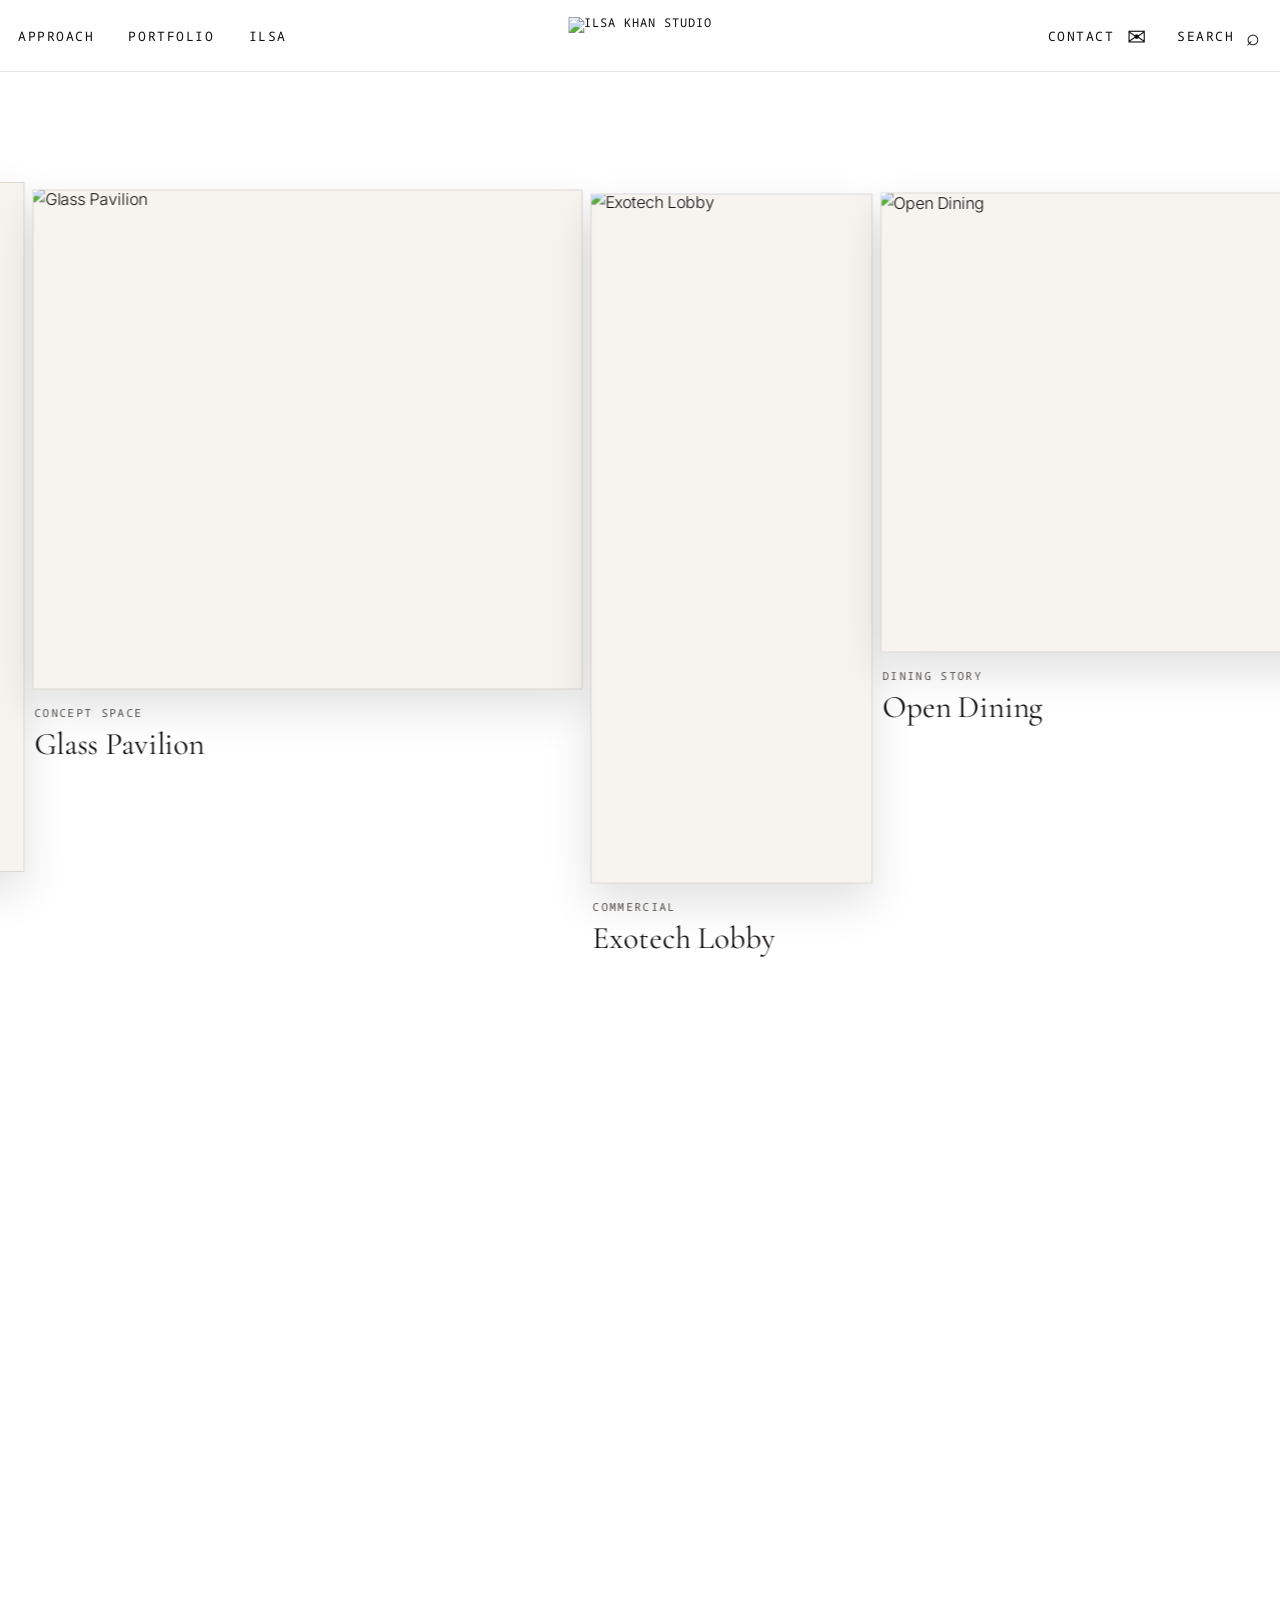
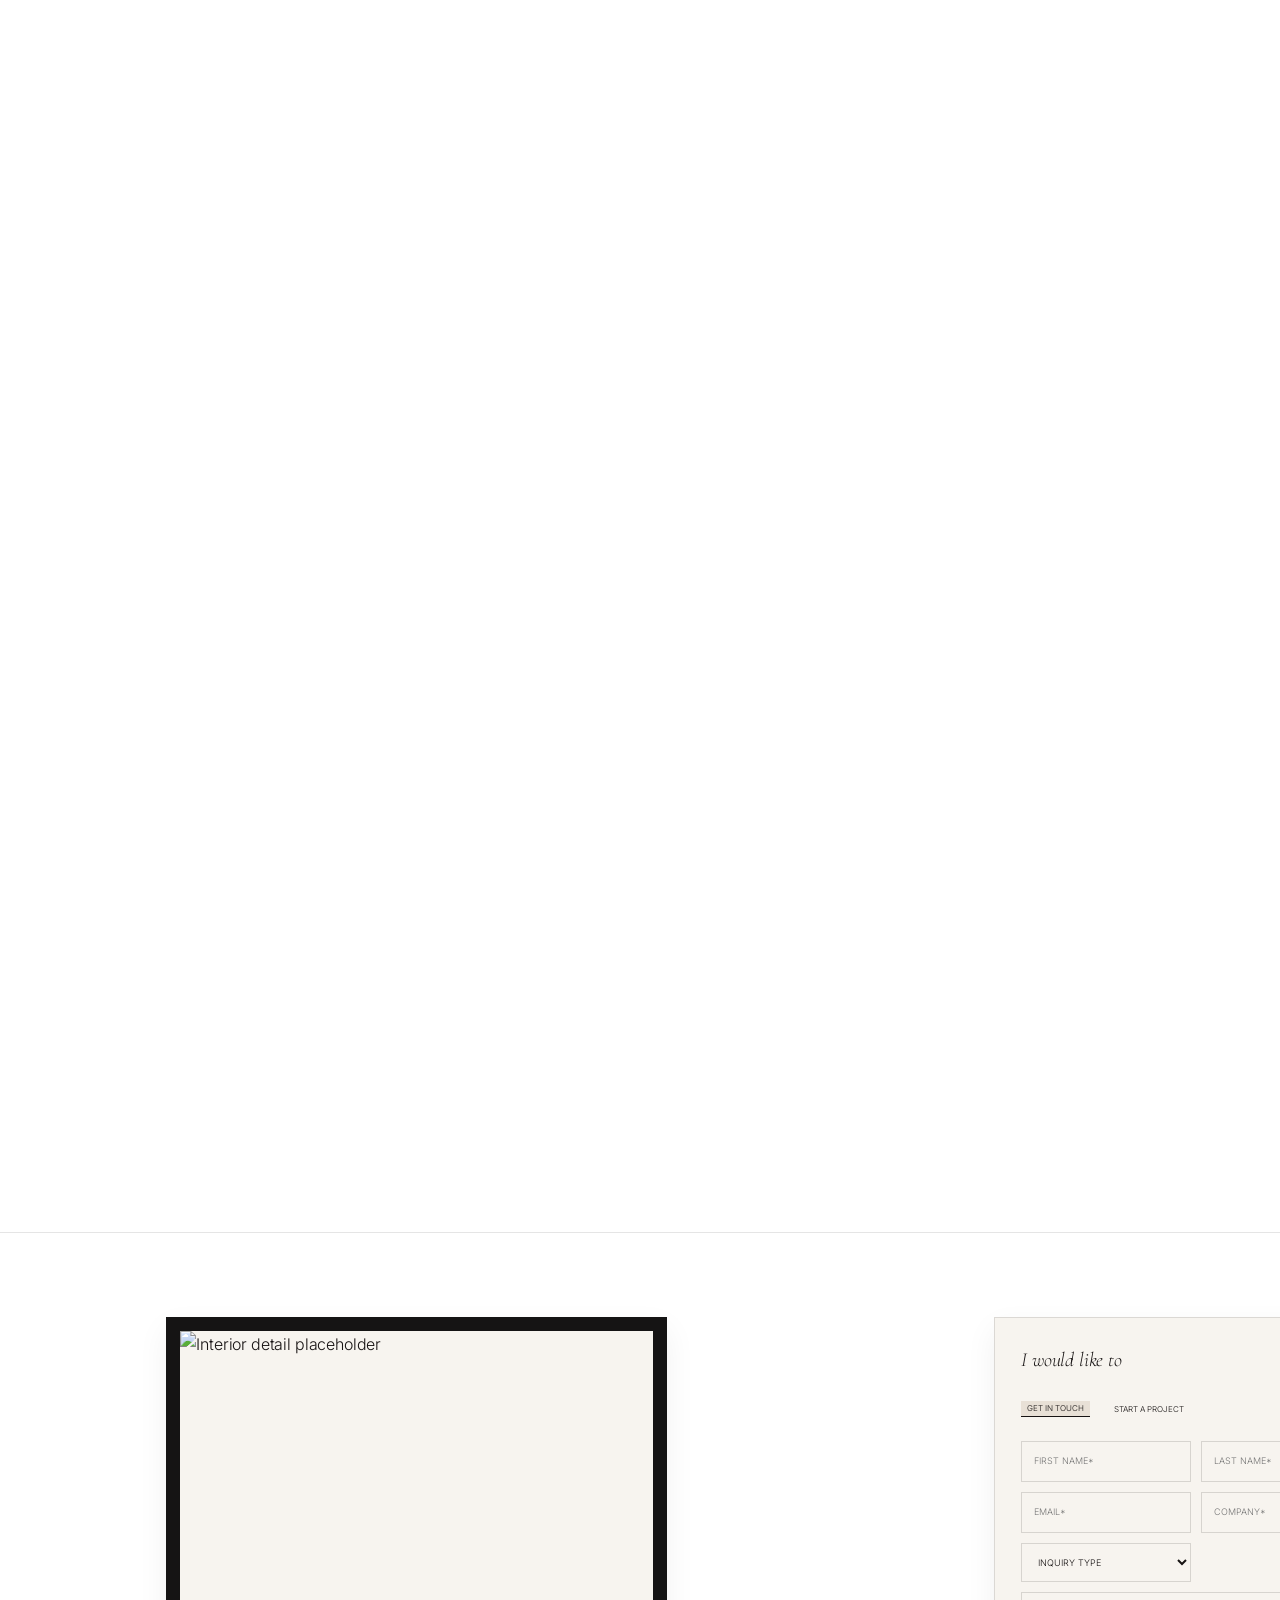
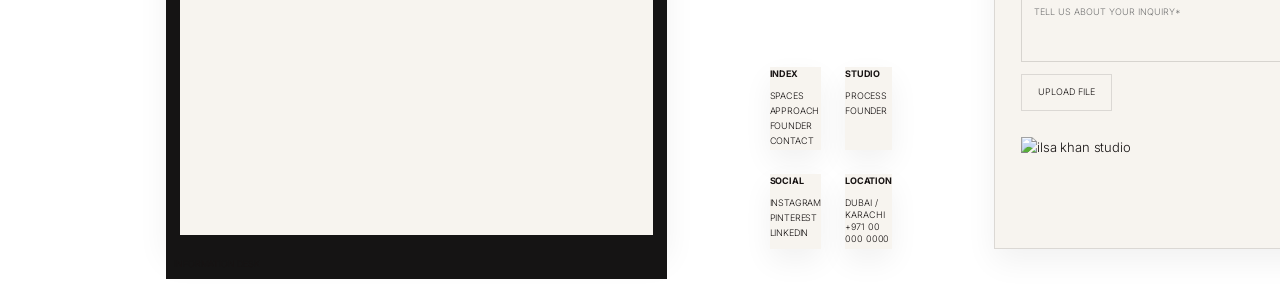
==== commit 207c1d65: "Add files via upload" ====
--- a/index.html
+++ b/index.html
@@ -25,8 +25,8 @@
 
 </div>
 <div class="mega-cards">
-<a class="mega-card" href="approach.html#methodology"><img alt="Methodology" src="assets/approach-custom-01.png"/><span>Methodology</span></a>
-<a class="mega-card" href="approach.html#approach-spaces"><img alt="Spaces" src="assets/approach-custom-02.png"/><span>Spaces</span></a>
+<a class="mega-card" href="approach.html#methodology"><img alt="Methodology" src="assets/approach-custom-01.webp" loading="lazy" decoding="async"/><span>Methodology</span></a>
+<a class="mega-card" href="approach.html#approach-spaces"><img alt="Spaces" src="assets/approach-custom-02.webp" loading="lazy" decoding="async"/><span>Spaces</span></a>
 
 </div>
 </div>
@@ -40,9 +40,9 @@
 <a href="spaces.html#portfolio-spaces">Spaces</a>
 </div>
 <div class="mega-cards">
-<a class="mega-card" href="project-palm-residence.html"><img alt="Palm Residence" src="assets/interior-01.png"/><span>Palm Residence</span></a>
-<a class="mega-card" href="project-palm-residence.html"><img alt="The Amber House" src="assets/interior-03.png"/><span>The Amber House</span></a>
-<a class="mega-card" href="project-palm-residence.html"><img alt="The Olive Suite" src="assets/interior-05.png"/><span>The Olive Suite</span></a>
+<a class="mega-card" href="project-palm-residence.html"><img alt="Palm Residence" src="assets/interior-01.webp" loading="lazy" decoding="async"/><span>Palm Residence</span></a>
+<a class="mega-card" href="project-palm-residence.html"><img alt="The Amber House" src="assets/interior-03.webp" loading="lazy" decoding="async"/><span>The Amber House</span></a>
+<a class="mega-card" href="project-palm-residence.html"><img alt="The Olive Suite" src="assets/interior-05.webp" loading="lazy" decoding="async"/><span>The Olive Suite</span></a>
 </div>
 </div>
 </div>
@@ -56,14 +56,14 @@
 <a href="story.html#founder-note">Founder Note</a>
 </div>
 <div class="mega-cards">
-<a class="mega-card" href="story.html#founder"><img alt="Founder" src="assets/ilsa-founder-feature.png"/><span>Founder</span></a>
-<a class="mega-card" href="story.html#founder-note"><img alt="Founder Note" src="assets/interior-01.png"/><span>Founder Note</span></a>
-<a class="mega-card" href="approach.html"><img alt="Approach" src="assets/interior-20.png"/><span>Approach</span></a>
+<a class="mega-card" href="story.html#founder"><img alt="Founder" src="assets/ilsa-founder-feature.webp" loading="lazy" decoding="async"/><span>Founder</span></a>
+<a class="mega-card" href="story.html#founder-note"><img alt="Founder Note" src="assets/interior-01.webp" loading="lazy" decoding="async"/><span>Founder Note</span></a>
+<a class="mega-card" href="approach.html"><img alt="Approach" src="assets/interior-20.webp" loading="lazy" decoding="async"/><span>Approach</span></a>
 </div>
 </div>
 </div>
 </div></nav>
-<a aria-label="Ilsa Khan Studio home" class="brand" href="index.html"><img alt="Ilsa Khan Studio" src="assets/ilsa-khan-header-only-black.png"/><span class="sr-only">Ilsa Khan Studio</span></a>
+<a aria-label="Ilsa Khan Studio home" class="brand" href="index.html"><img alt="Ilsa Khan Studio" src="assets/ilsa-khan-header-only-black.webp" decoding="async"/><span class="sr-only">Ilsa Khan Studio</span></a>
 <nav aria-label="Primary right navigation" class="nav-right">
 <a class="contact-link" href="contact.html">Contact <span aria-hidden="true" class="header-inline-icon">✉</span></a>
 <button aria-label="Search" class="search-btn" data-search-open="" type="button">Search <span aria-hidden="true" class="header-inline-icon">⌕</span></button>
@@ -94,31 +94,31 @@
 <section aria-label="Scroll-triggered portfolio gallery" class="home-scroll-gallery" data-scroll-gallery="">
 <div class="home-scroll-sticky">
 <div class="scroll-gallery-track" data-scroll-track=""><div class="home-card-block"><a aria-label="Open featured project Palm Residence" class="scroll-project-card tall" href="project-palm-residence.html">
-<img alt="Palm Residence" src="assets/home-gallery-01.png"/>
+<img alt="Palm Residence" src="assets/home-gallery-01.webp" decoding="async" fetchpriority="high"/>
 <span class="scroll-project-meta">
 <span class="scroll-project-kicker">Residential</span>
 <span class="scroll-project-title">Palm Residence</span>
 </span>
 </a><div class="home-card-caption"><span class="home-card-kicker">Residential</span><h3 class="home-card-title">Palm Residence</h3></div></div><div class="home-card-block"><a aria-label="Open featured project Glass Pavilion" class="scroll-project-card wide" href="project-palm-residence.html">
-<img alt="Glass Pavilion" src="assets/home-gallery-02.png"/>
+<img alt="Glass Pavilion" src="assets/home-gallery-02.webp" loading="lazy" decoding="async"/>
 <span class="scroll-project-meta">
 <span class="scroll-project-kicker">Concept Space</span>
 <span class="scroll-project-title">Glass Pavilion</span>
 </span>
 </a><div class="home-card-caption"><span class="home-card-kicker">Concept Space</span><h3 class="home-card-title">Glass Pavilion</h3></div></div><div class="home-card-block"><a aria-label="Open featured project Exotech Lobby" class="scroll-project-card slim" href="project-palm-residence.html">
-<img alt="Exotech Lobby" src="assets/home-gallery-03.png"/>
+<img alt="Exotech Lobby" src="assets/home-gallery-03.webp" loading="lazy" decoding="async"/>
 <span class="scroll-project-meta">
 <span class="scroll-project-kicker">Commercial</span>
 <span class="scroll-project-title">Exotech Lobby</span>
 </span>
 </a><div class="home-card-caption"><span class="home-card-kicker">Commercial</span><h3 class="home-card-title">Exotech Lobby</h3></div></div><div class="home-card-block"><a aria-label="Open featured project Open Dining" class="scroll-project-card landscape" href="project-palm-residence.html">
-<img alt="Open Dining" src="assets/home-gallery-04.png"/>
+<img alt="Open Dining" src="assets/home-gallery-04.webp" loading="lazy" decoding="async"/>
 <span class="scroll-project-meta">
 <span class="scroll-project-kicker">Dining Story</span>
 <span class="scroll-project-title">Open Dining</span>
 </span>
 </a><div class="home-card-caption"><span class="home-card-kicker">Dining Story</span><h3 class="home-card-title">Open Dining</h3></div></div><div class="home-card-block"><a aria-label="Open featured project Terracotta Study" class="scroll-project-card medium" href="project-palm-residence.html">
-<img alt="Terracotta Study" src="assets/home-gallery-05.png"/>
+<img alt="Terracotta Study" src="assets/home-gallery-05.webp" loading="lazy" decoding="async"/>
 <span class="scroll-project-meta">
 <span class="scroll-project-kicker">Moodboard</span>
 <span class="scroll-project-title">Terracotta Study</span>
@@ -129,9 +129,9 @@
 </main>
 <footer class="footer reveal home-footer">
 <div class="info-desk">
-<img alt="Interior detail placeholder" src="assets/interior-16.png"/>
+<img alt="Interior detail placeholder" src="assets/interior-16.webp" loading="lazy" decoding="async"/>
 <span>Information Desk</span>
-<div class="footer-logo"><img alt="Ilsa Khan Studio" src="assets/ilsa-khan-studio-logo.png"/></div>
+<div class="footer-logo"><img alt="Ilsa Khan Studio" src="assets/ilsa-khan-studio-logo.webp" decoding="async"/></div>
 </div>
 <div class="footer-links">
 <div><h4>Index</h4><a href="spaces.html">Spaces</a><a href="approach.html">Approach</a><a href="story.html">Founder</a><a href="contact.html">Contact</a></div>
@@ -144,7 +144,7 @@
 <div class="tabs"><button class="active" type="button">Get in touch</button><button type="button">Start a project</button></div>
 <div class="form-grid"><input placeholder="First Name*"/><input placeholder="Last Name*"/><input placeholder="Email*"/><input placeholder="Company*"/><select><option>Inquiry Type</option><option>Residential</option><option>Hospitality</option><option>Styling</option></select><textarea placeholder="Tell us about your inquiry*"></textarea></div>
 <div class="form-actions"><button class="upload" type="button">Upload File</button><button type="submit">Submit</button></div>
-<div class="card-brand"><img alt="Ilsa Khan Studio" src="assets/ilsa-khan-studio-logo.png"/></div>
+<div class="card-brand"><img alt="Ilsa Khan Studio" src="assets/ilsa-khan-studio-logo.webp" decoding="async"/></div>
 </form>
 </footer>
 
--- a/styles.css
+++ b/styles.css
@@ -3311,20 +3311,40 @@
 }
 @media (max-width:980px){
   .site-header{
-    height:60px !important;
-    min-height:60px !important;
-  }
-  body{padding-top:60px !important;}
+    height:64px !important;
+    min-height:64px !important;
+    padding:0 18px !important;
+    grid-template-columns:auto 1fr auto !important;
+    align-items:center !important;
+    overflow:visible !important;
+  }
+  body{padding-top:64px !important;}
   .site-header .brand{
-    left:18px !important;
-    top:50% !important;
-    transform:translateY(-50%) !important;
-    height:60px !important;
+    position:static !important;
+    left:auto !important;
+    top:auto !important;
+    transform:none !important;
+    height:64px !important;
+    display:flex !important;
+    align-items:center !important;
+    justify-content:flex-start !important;
+    justify-self:start !important;
+    grid-column:1 !important;
+    padding:0 !important;
+    margin:0 !important;
   }
   .site-header .brand img{
-    height:30px !important;
-    max-width:122px !important;
-  }
+    height:34px !important;
+    max-width:150px !important;
+    width:auto !important;
+    object-fit:contain !important;
+    display:block !important;
+  }
+  .site-header .menu-btn{
+    grid-column:3 !important;
+    justify-self:end !important;
+  }
+  .mobile-drawer{top:64px !important;}
 }
 
 
